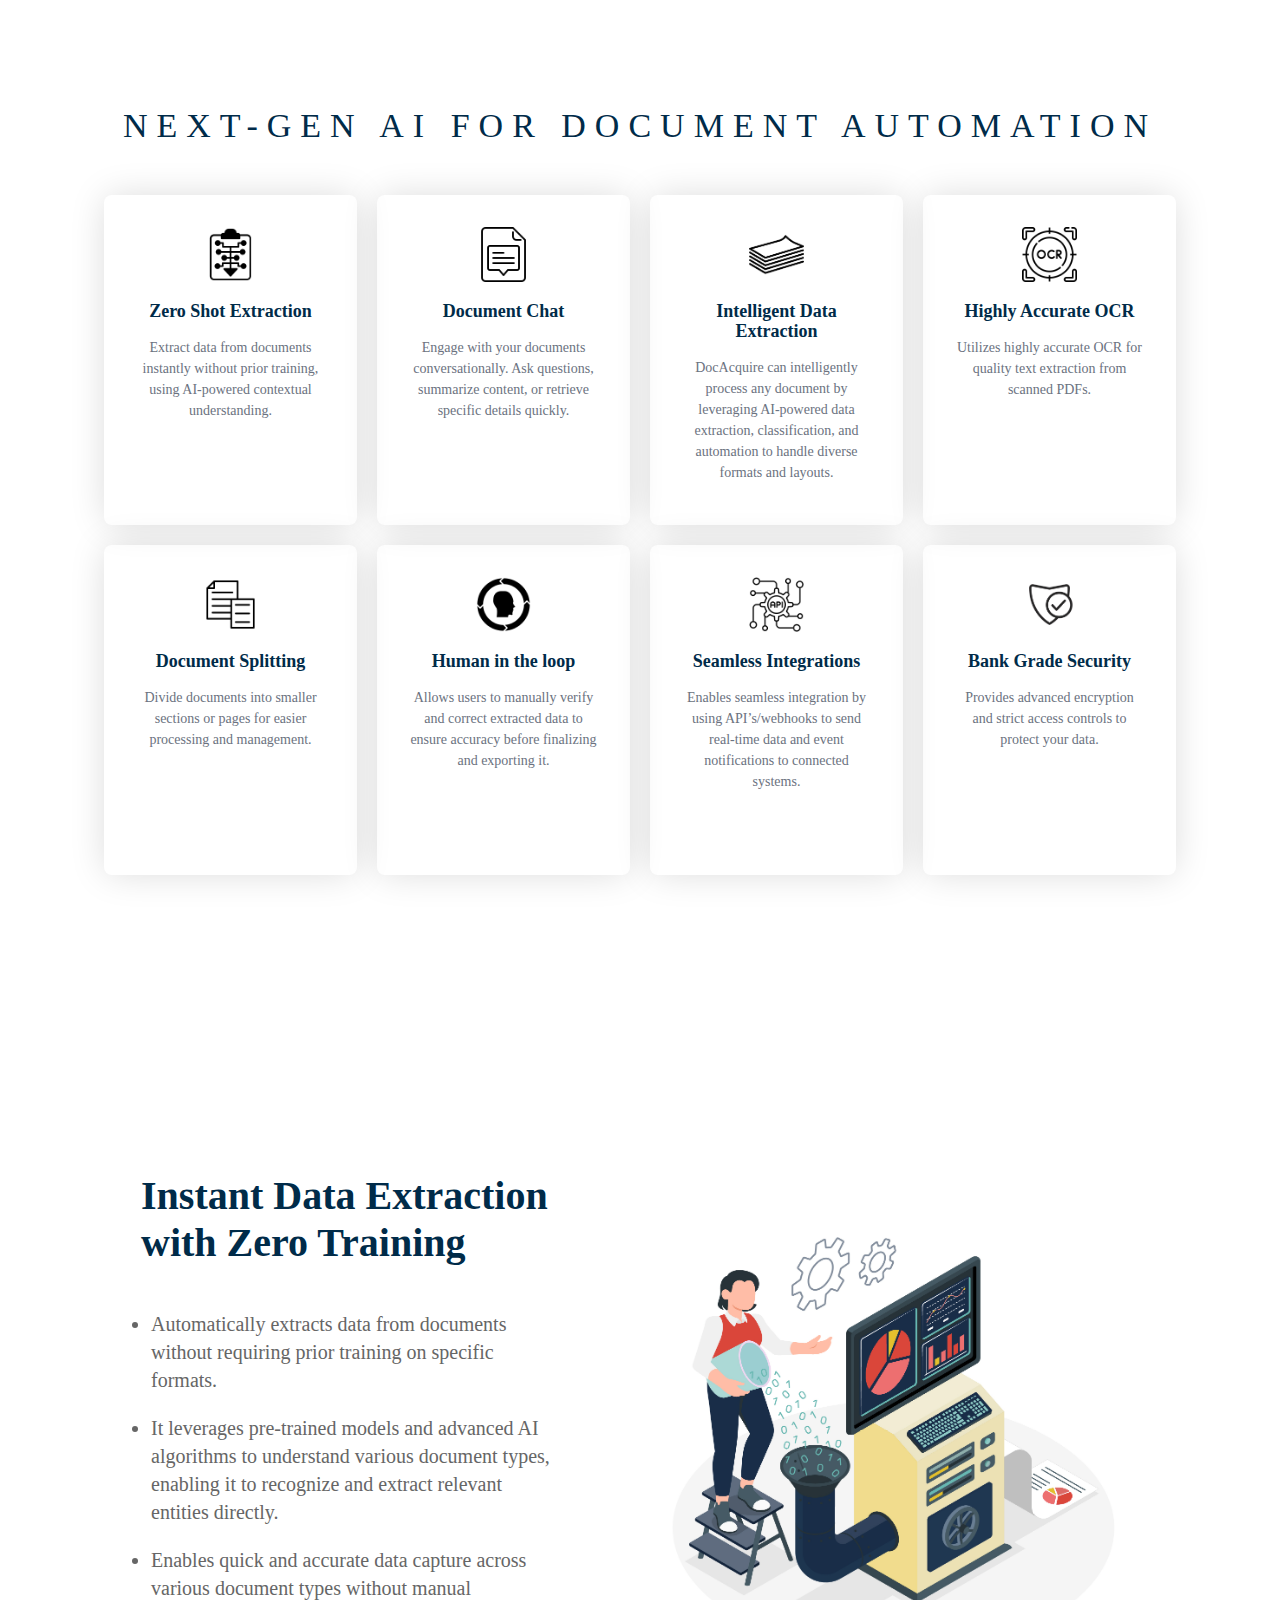
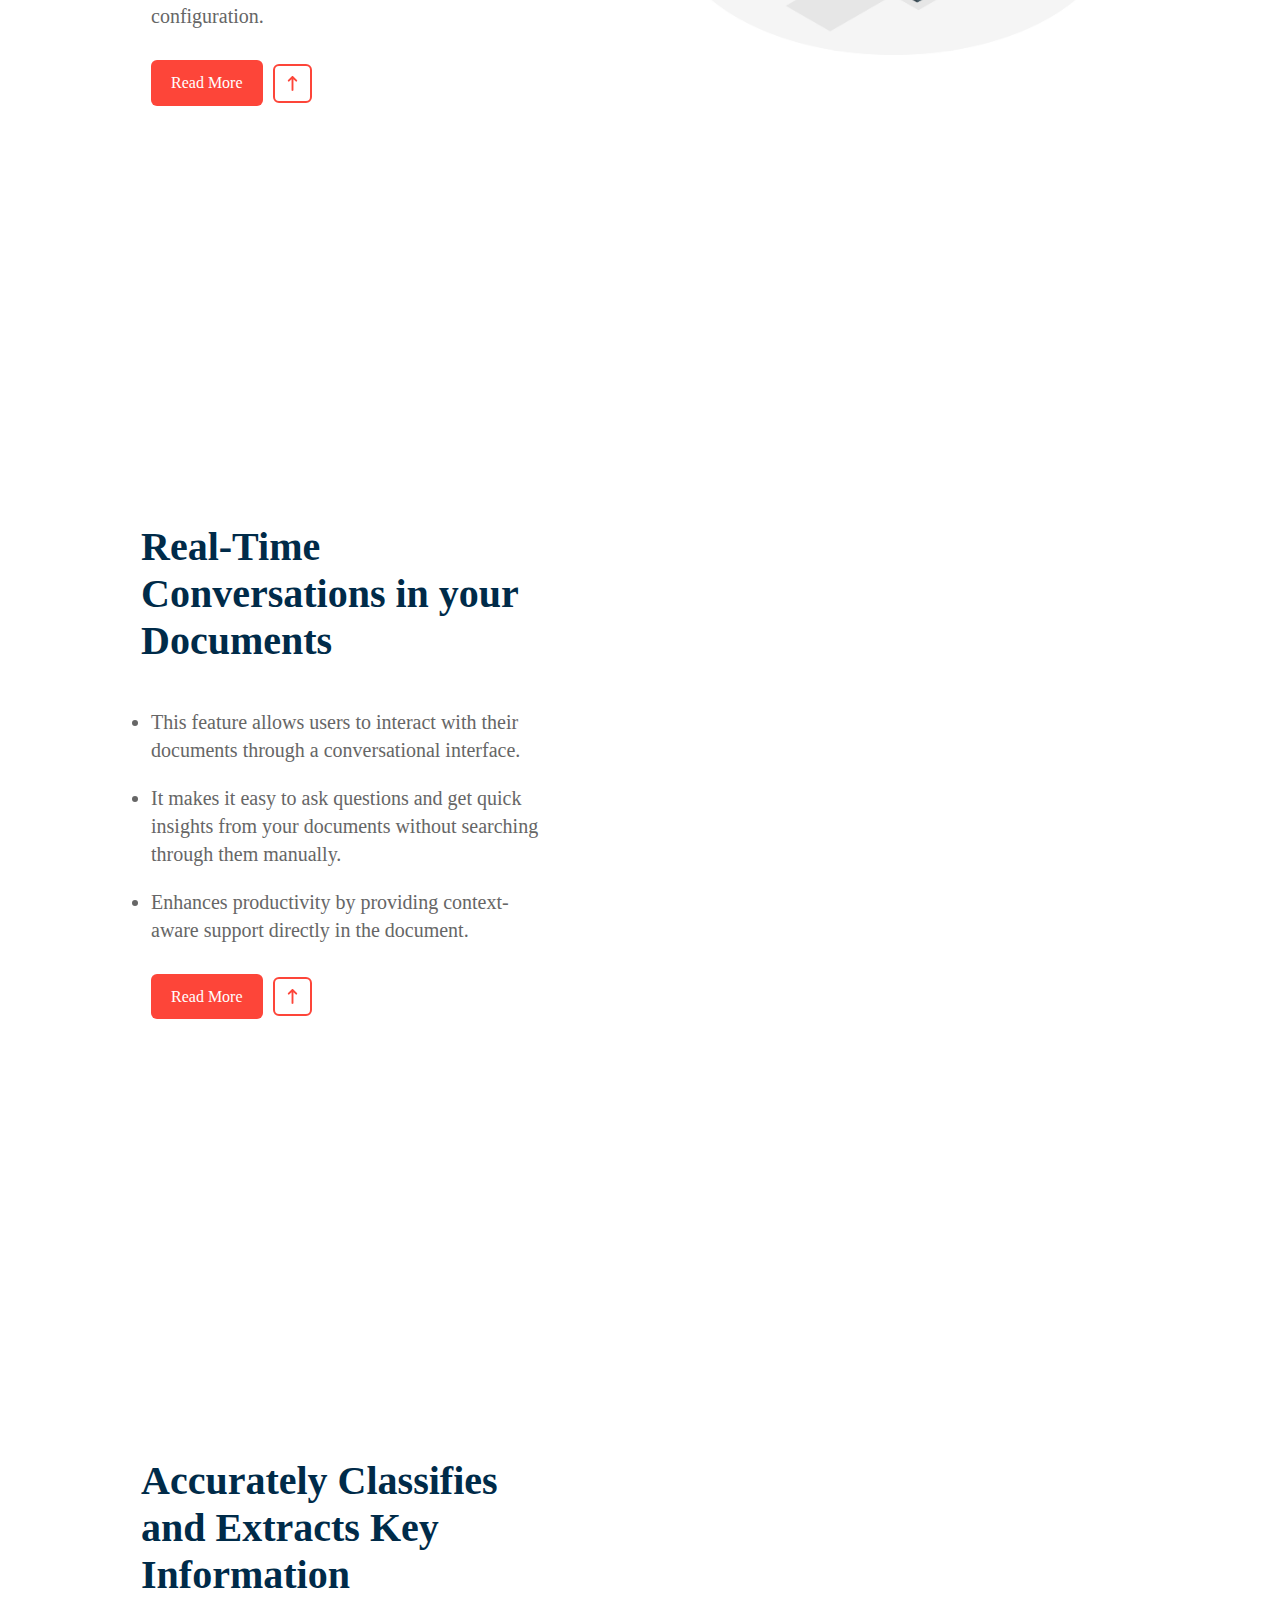
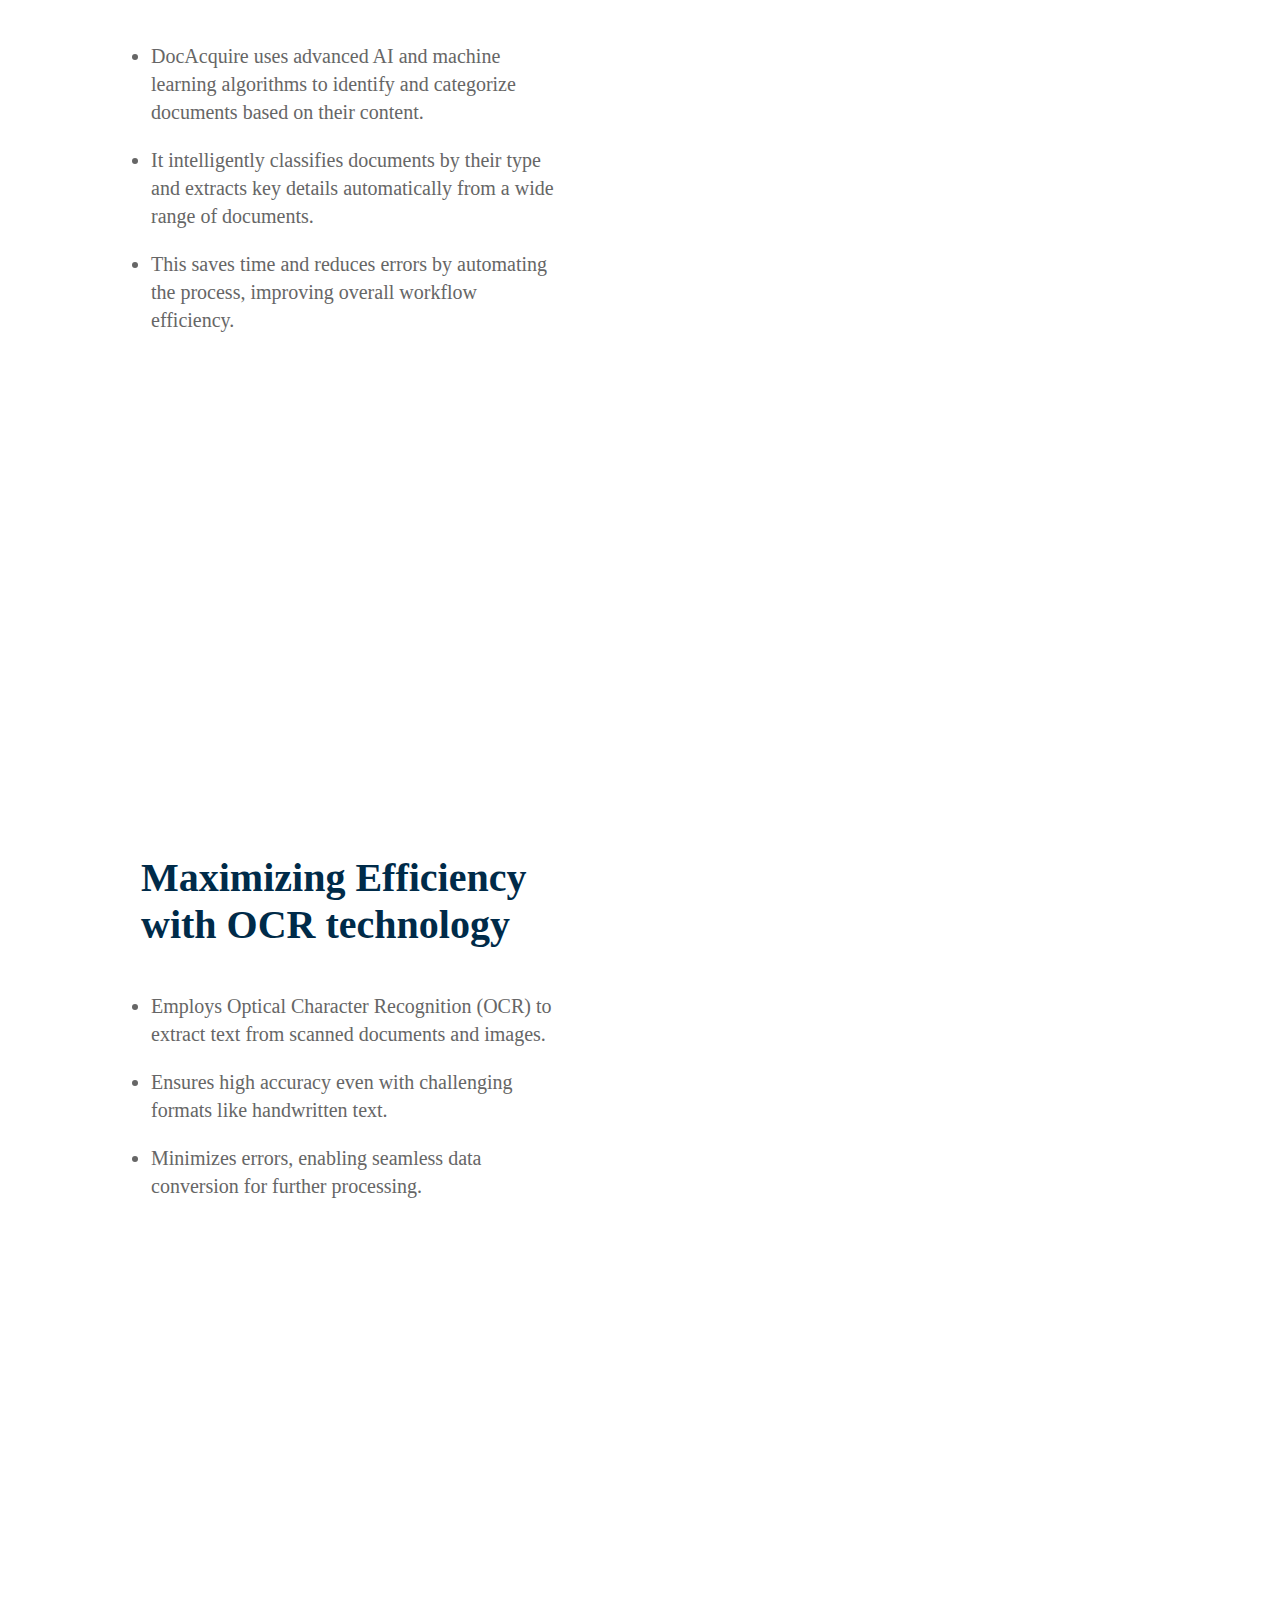
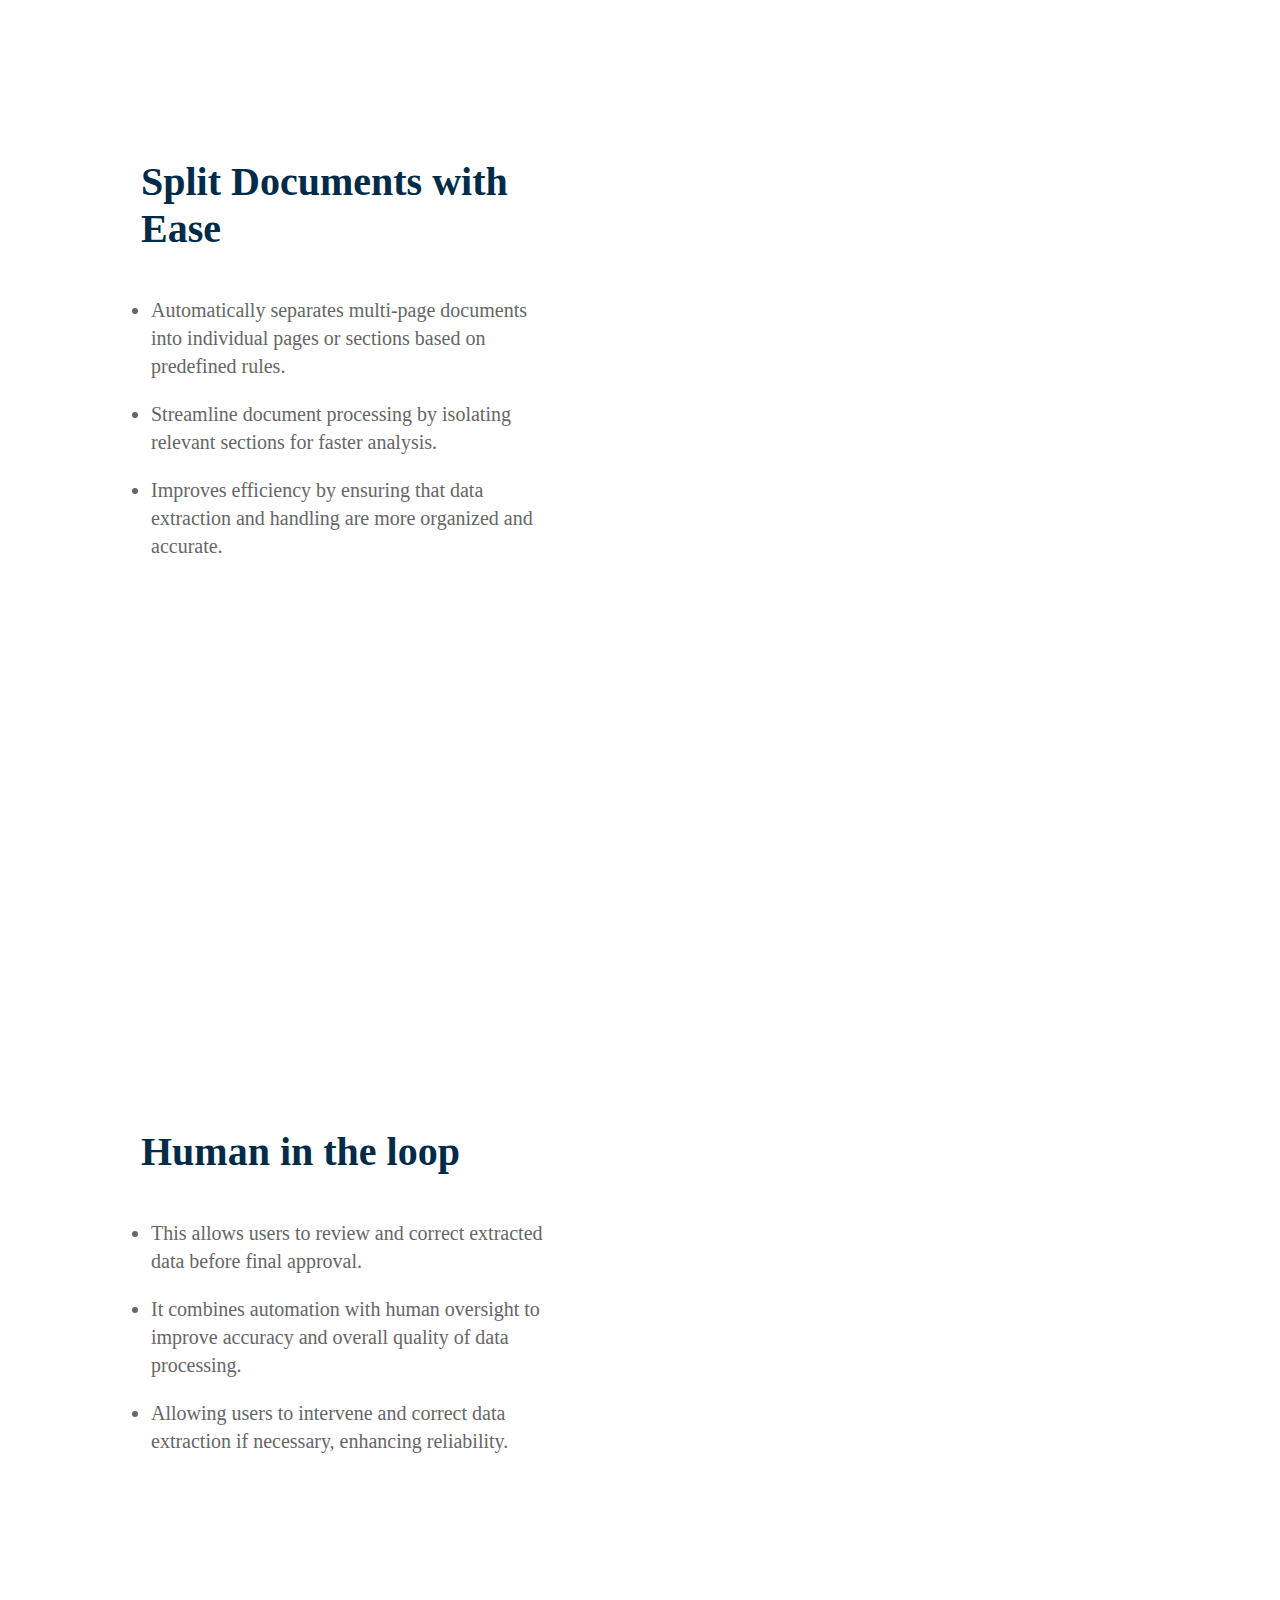
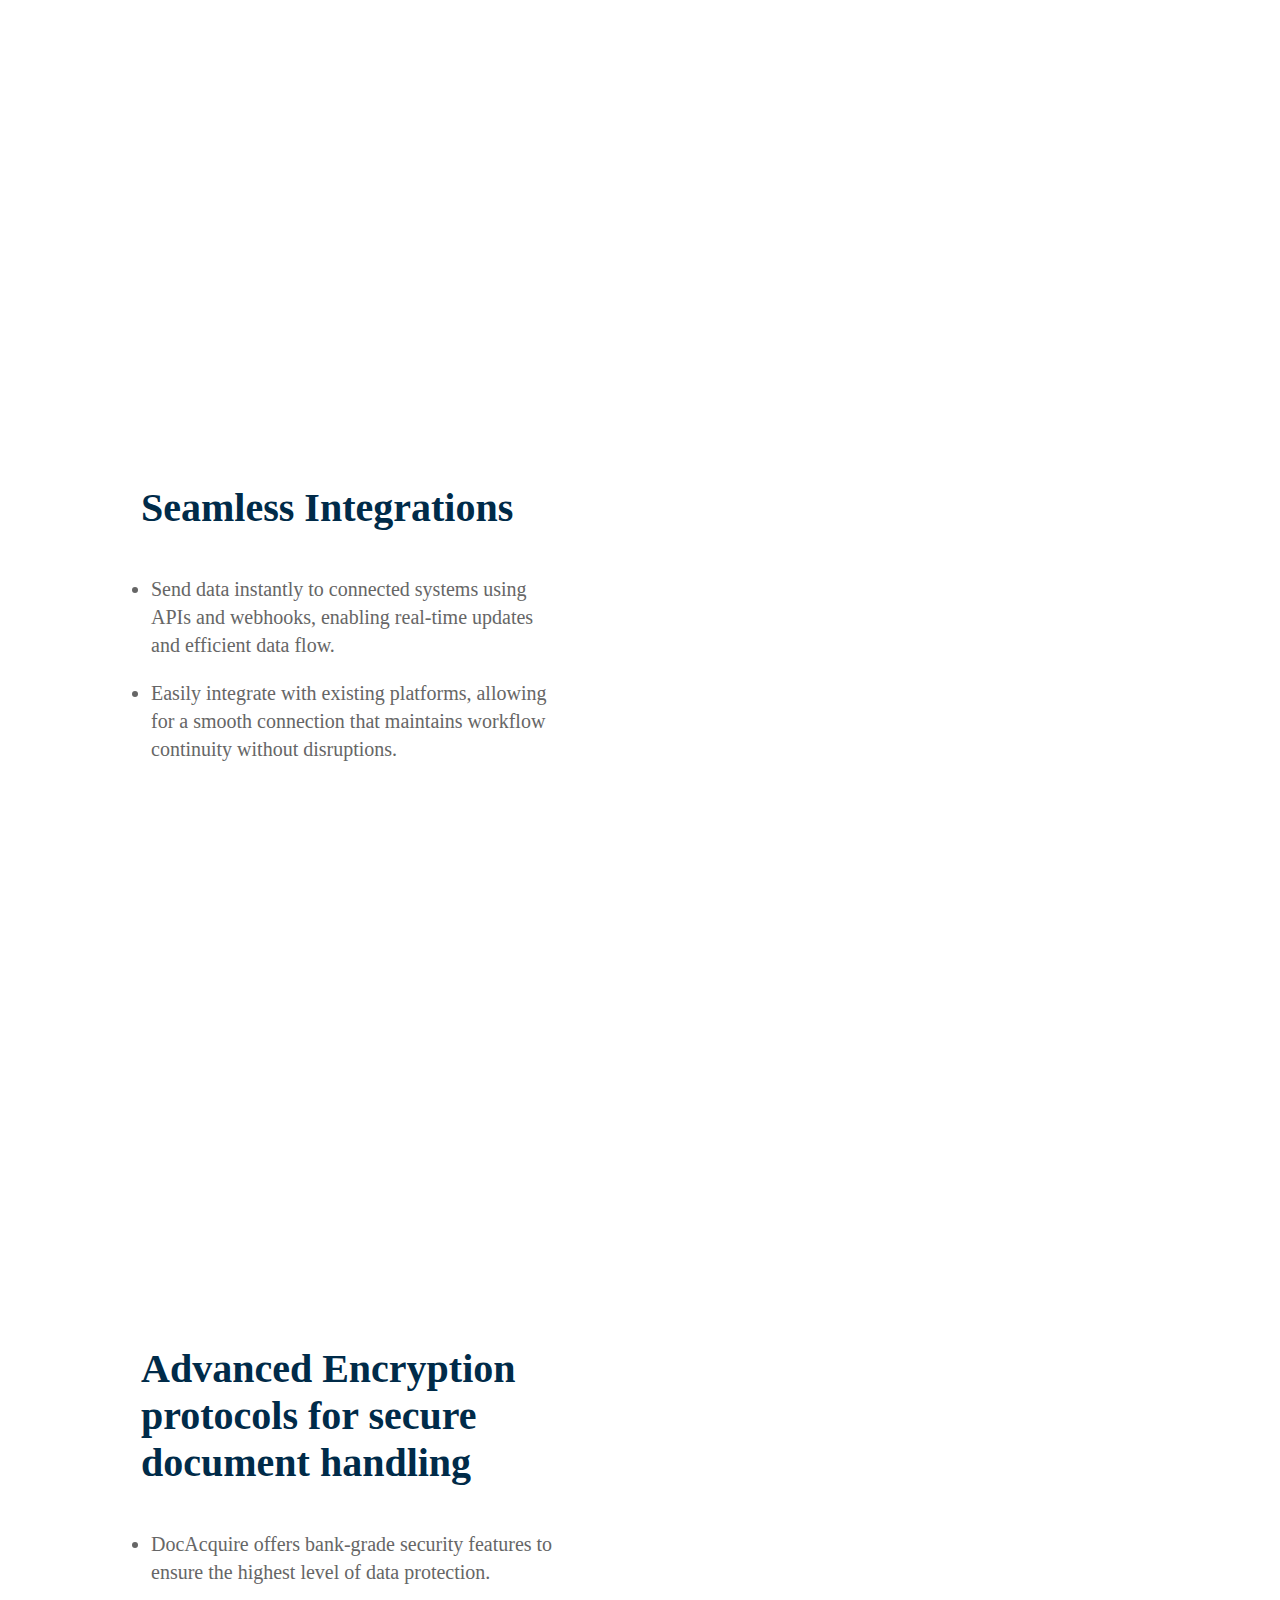
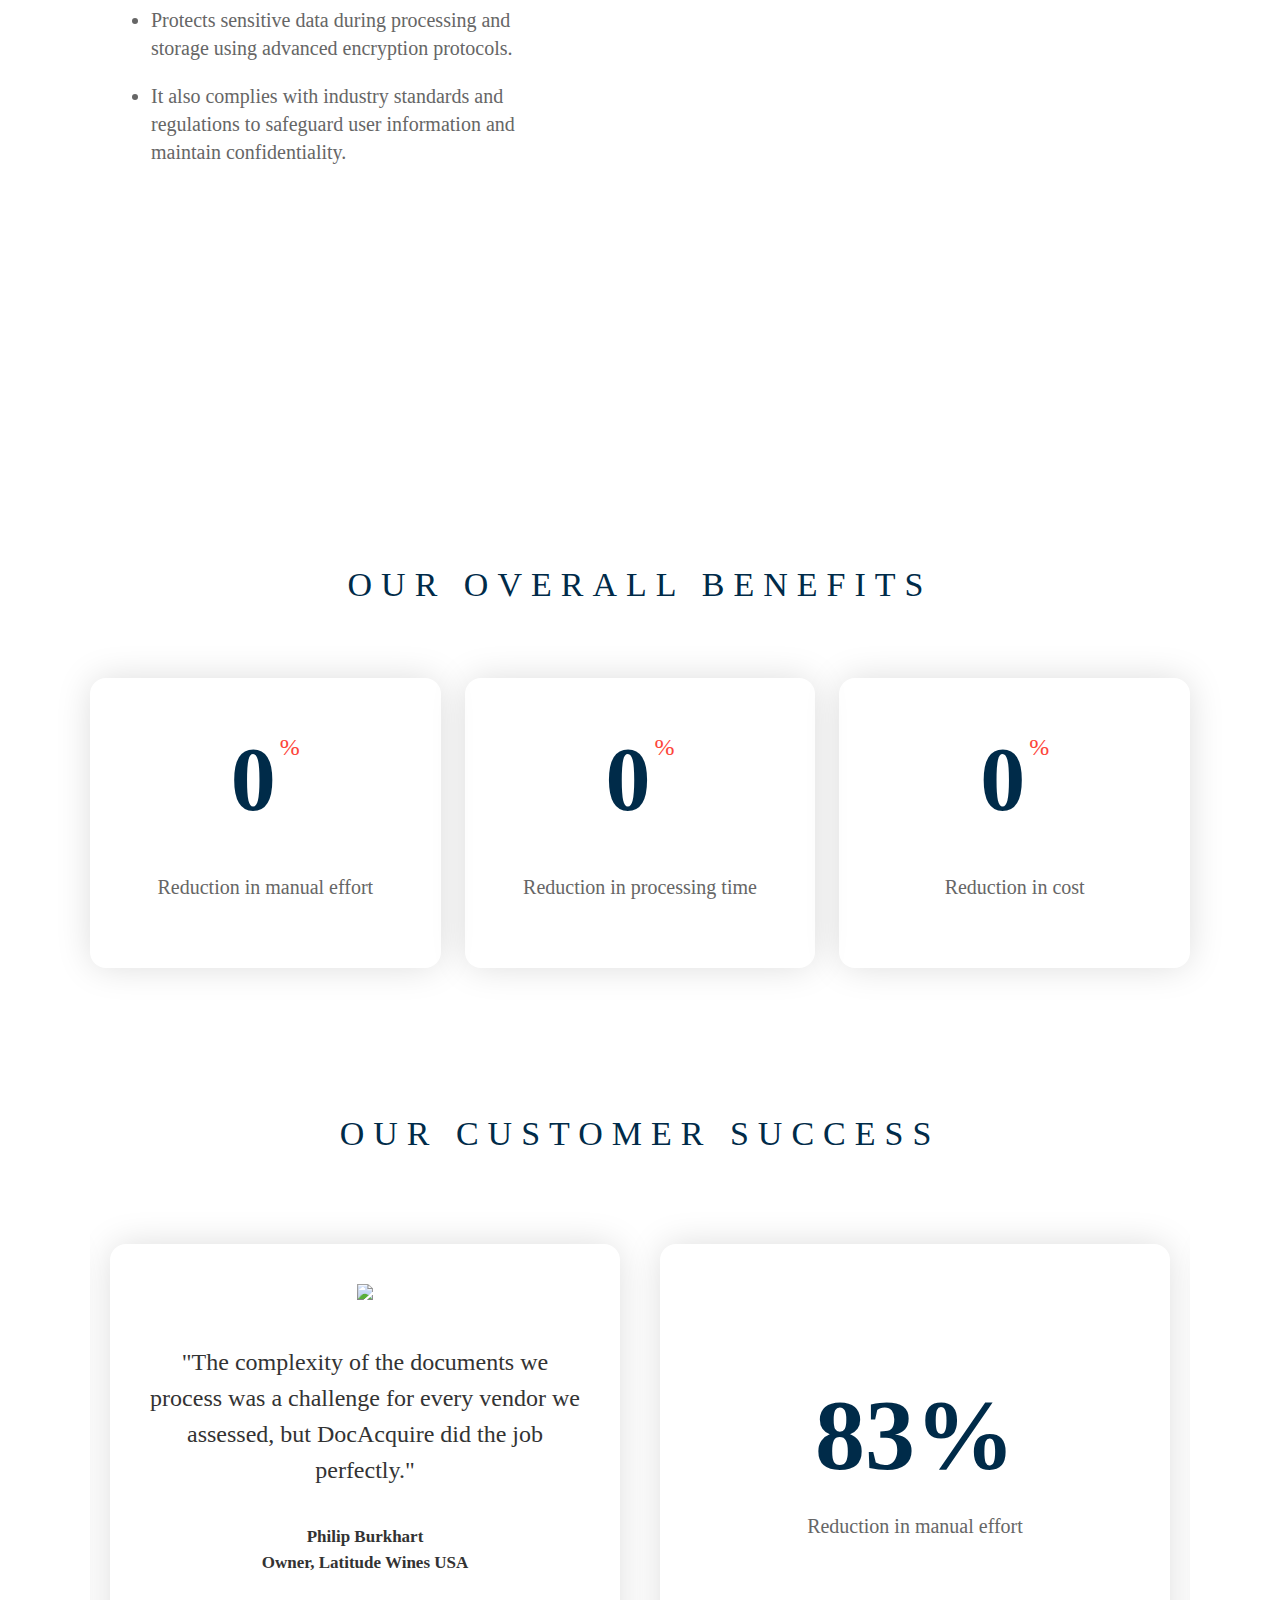
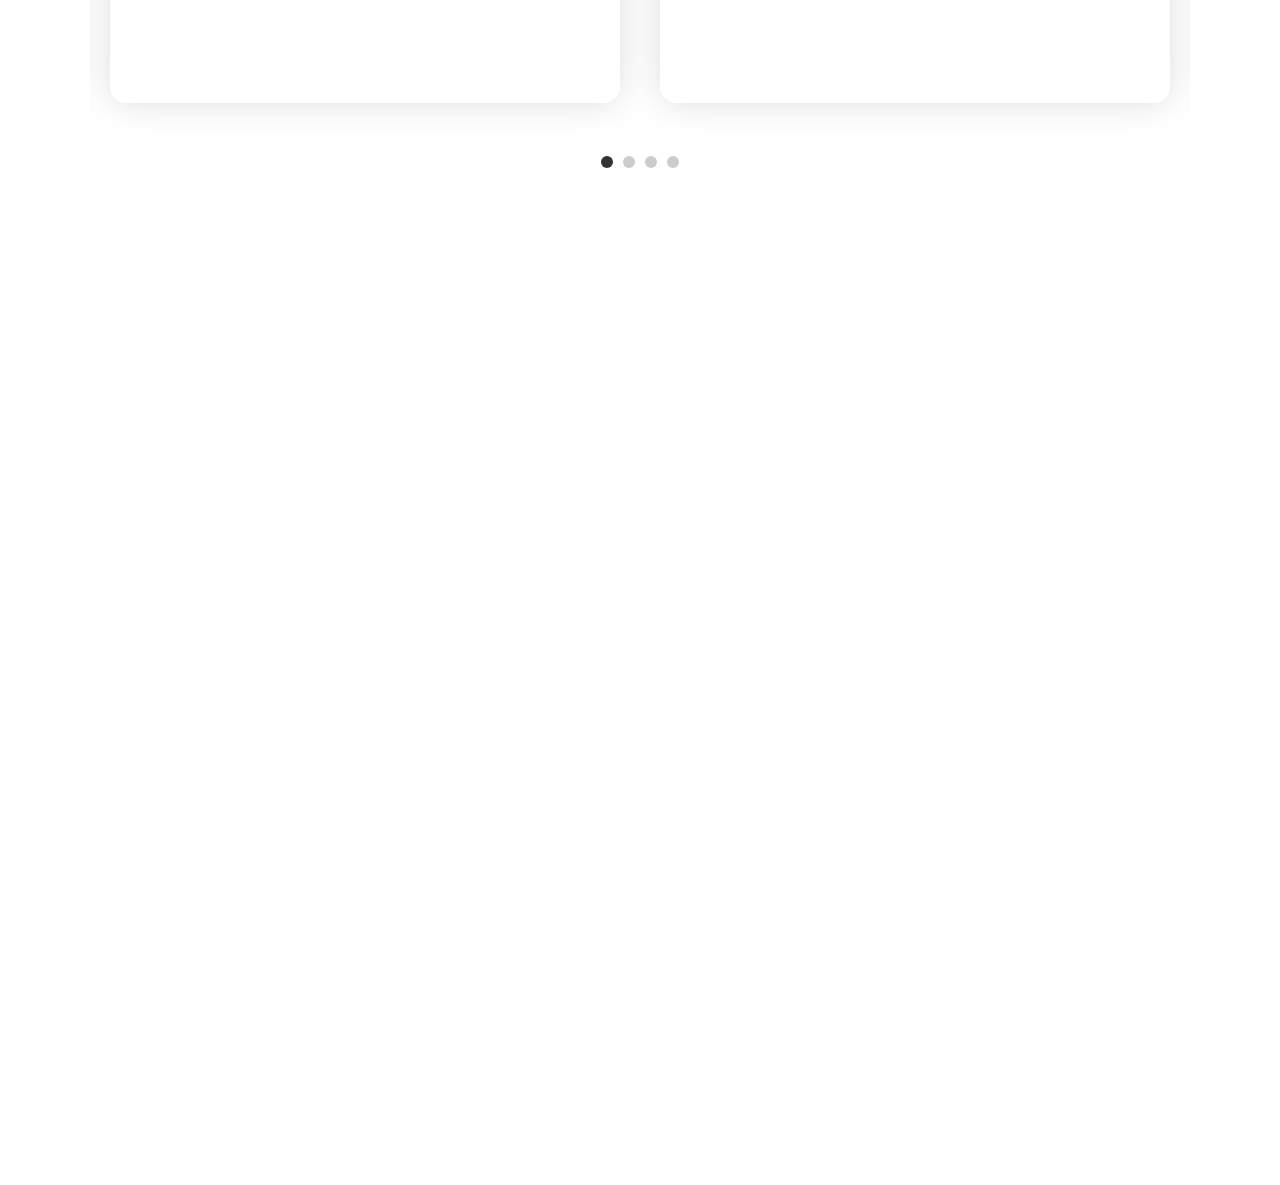
==== index.html @ d1c69366 "add faq and call to action in them" ====
<!DOCTYPE html>
<html lang="en">

<head>
    <meta charset="UTF-8">
    <meta name="viewport" content="width=device-width, initial-scale=1.0">
    <title>DocAcquire Features</title>
    <link rel="stylesheet" href="abc.css">
    <!-- <script src="https://cdn.tailwindcss.com"></script> -->
</head>

<body>
    <!-- <section>
        <a href="zero-shot-extraction.html" style="padding: 10px; background-color: black; color: white;">Zero Shot</a>
    </section> -->

    <!-- all key features in snapshot -->
    <section id="features-overview-section" class="container">
        <div class="features-overview-header">
            <h2>NEXT-GEN AI FOR DOCUMENT AUTOMATION
            </h2>
        </div>

        <div id="feature-cards" class="features-overview-grid">

            <a href="zero-shot-extraction.html" class="card-link">
                <div class="card-container">

                    <img src="assets/zeroshot.png" class="card-image">
                    <h4 class="card-title">Zero Shot Extraction</h4>
                    <p class="card-text">
                        Extract data from documents instantly without prior training, using AI-powered contextual
                        understanding.
                    </p>
                </div>
            </a>

            <a href="document-chat.html" class="card-link">
                <div class="card-container">

                    <img src="assets/docchat2.png" class="card-image">
                    <h4 class="card-title">Document Chat </h4>
                    <p class="card-text">Engage with your documents conversationally. Ask questions,
                        summarize content, or retrieve specific details quickly. </p>

                </div>
            </a>
            <div class="card-container">
                <img src="assets/classification.png" class="card-image">
                <h4 class="card-title">Intelligent Data Extraction </h4>
                <p class="card-text">DocAcquire can intelligently process any document by leveraging
                    AI-powered data extraction, classification, and automation to handle diverse formats and
                    layouts.
                </p>
            </div>
            <div class="card-container">
                <img src="assets/ocr2.png" class="card-image">
                <h4 class="card-title">Highly Accurate OCR </h4>
                <p class="card-text">Utilizes highly accurate OCR for quality text extraction from
                    scanned PDFs.</p>
            </div>
            <div class="card-container">
                <img src="assets/docsplit.png" class="card-image">
                <h4 class="card-title">Document Splitting </h4>
                <p class="card-text">Divide documents into smaller sections or pages for easier
                    processing and management.</p>
            </div>
            <div class="card-container">
                <img src="assets/humanreview2.png" class="card-image">
                <h4 class="card-title">Human in the loop </h4>
                <p class="card-text">Allows users to manually verify and correct extracted data to
                    ensure accuracy before finalizing and exporting it.</p>
            </div>
            <div class="card-container">
                <img src="assets/api2.png" class="card-image">
                <h4 class="card-title">Seamless Integrations </h4>
                <p class="card-text">Enables seamless integration by using API’s/webhooks to send
                    real-time data and event notifications to connected systems.</p>
            </div>
            <div class="card-container">
                <img src="assets/security.png" class="card-image">
                <h4 class="card-title">Bank Grade Security </h4>
                <p class="card-text">Provides advanced encryption and strict access controls to protect
                    your data.</p>
            </div>
        </div>
    </section>

    <!-- key features detailed section for md and lg screen -->
    <section id="features-section" class="container">
        <div class="features-container">
            <div class="features-list">
                <!-- <div class="feature-item" data-image="assets/zeroshot.png"> -->
                <div class="feature-item" data-image="assets/InstantDataExtraction1a.jpg">
                    <h2 class="feature-title">Instant Data Extraction with Zero Training</h2>

                    <img class="feature-image-sm" src="assets/InstantDataExtraction1a.jpg" />

                    <ul>
                        <li>Automatically extracts data from documents without requiring prior training on specific
                            formats. </li>

                        <li>It leverages pre-trained models and advanced AI algorithms to understand various
                            document types, enabling it to recognize and extract relevant entities directly. </li>

                        <li>Enables quick and accurate data capture across various document types without manual
                            configuration. </li>
                    </ul>
                    <div class="feature-item-action">
                        <a class="feature-item-action-btn" href="zero-shot-extraction.html">Read More</a>

                        <a href="zero-shot-extraction.html">
                            <span>
                                <svg xmlns="http://www.w3.org/2000/svg" viewBox="0 0 384 512" fill="#fd4539">
                                    <path
                                        d="M214.6 9.4c-12.5-12.5-32.8-12.5-45.3 0l-128 128c-12.5 12.5-12.5 32.8 0 45.3s32.8 12.5 45.3 0L160 109.3 160 480c0 17.7 14.3 32 32 32s32-14.3 32-32l0-370.7 73.4 73.4c12.5 12.5 32.8 12.5 45.3 0s12.5-32.8 0-45.3l-128-128z" />
                                </svg>
                            </span>
                        </a>
                    </div>
                    <!-- <img class="feature-image-sm" src="assets/zeroshot.png" /> -->
                    <!-- <img class="feature-image-sm" src="assets/InstantDataExtraction1a.jpg" /> -->
                </div>
                <div class="feature-item" data-image="assets/documentchat.jpg">
                    <h2 class="feature-title">Real-Time Conversations in your Documents</h2>
                    <img class="feature-image-sm" src="assets/documentchat.jpg" />
                    <ul>
                        <li>This feature allows users to interact with their documents through a conversational
                            interface. </li>

                        <li>It makes it easy to ask questions and get quick insights from your documents without
                            searching through them manually.</li>

                        <li>Enhances productivity by providing context-aware support directly in the document. </li>
                    </ul>
                    <div class="feature-item-action">
                        <a class="feature-item-action-btn" href="document-chat.html">Read More</a>
                        <a href="document-chat.html">
                            <span>
                                <svg xmlns="http://www.w3.org/2000/svg" viewBox="0 0 384 512" fill="#fd4539">
                                    <path
                                        d="M214.6 9.4c-12.5-12.5-32.8-12.5-45.3 0l-128 128c-12.5 12.5-12.5 32.8 0 45.3s32.8 12.5 45.3 0L160 109.3 160 480c0 17.7 14.3 32 32 32s32-14.3 32-32l0-370.7 73.4 73.4c12.5 12.5 32.8 12.5 45.3 0s12.5-32.8 0-45.3l-128-128z" />
                                </svg>
                            </span>
                        </a>
                    </div>

                </div>
                <div class="feature-item" data-image="assets/Classify.jpg">
                    <h2 class="feature-title">Accurately Classifies and Extracts Key Information</h2>
                    <img class="feature-image-sm" src="assets/Classify.jpg" />
                    <ul>
                        <li>DocAcquire uses advanced AI and machine learning algorithms to identify and categorize
                            documents based on their content. </li>

                        <li>It intelligently classifies documents by their type and extracts key details
                            automatically from a wide range of documents. </li>

                        <li>This saves time and reduces errors by automating the process, improving overall workflow
                            efficiency. </li>
                    </ul>

                </div>
                <div class="feature-item" data-image="assets/ocr2.jpg">
                    <h2 class="feature-title">Maximizing Efficiency with OCR technology</h2>
                    <img class="feature-image-sm " src="assets/ocr2.jpg" />
                    <ul>
                        <li>Employs Optical Character Recognition (OCR) to extract text from scanned documents and
                            images. </li>

                        <li>Ensures high accuracy even with challenging formats like handwritten text. </li>

                        <li>Minimizes errors, enabling seamless data conversion for further processing. </li>
                    </ul>

                </div>
                <div class="feature-item" data-image="assets/documentchat.jpg">
                    <h2 class="feature-title">Split Documents with Ease</h2>
                    <img class="feature-image-sm " src="assets/documentchat.jpg" />
                    <ul>
                        <li>Automatically separates multi-page documents into individual pages or sections based on
                            predefined rules.</li>

                        <li>Streamline document processing by isolating relevant sections for faster analysis. </li>

                        <li>Improves efficiency by ensuring that data extraction and handling are more organized and
                            accurate. </li>
                    </ul>
                </div>
                <div class="feature-item" data-image="assets/humaninloop.jpg">
                    <h2 class="feature-title">Human in the loop</h2>
                    <img class="feature-image-sm " src="assets/humaninloop.jpg" />
                    <ul>
                        <li>This allows users to review and correct extracted data before final approval. </li>

                        <li>It combines automation with human oversight to improve accuracy and overall quality of
                            data processing. </li>

                        <li>Allowing users to intervene and correct data extraction if necessary, enhancing
                            reliability. </li>
                    </ul>
                </div>
                <div class="feature-item" data-image="assets/webhook2.jpg">
                    <h2 class="feature-title">Seamless Integrations</h2>
                    <img class="feature-image-sm " src="assets/webhook2.jpg" />
                    <ul>
                        <li>Send data instantly to connected systems using APIs and webhooks, enabling real-time
                            updates and efficient data flow.</li>

                        <li>Easily integrate with existing platforms, allowing for a smooth connection that
                            maintains workflow continuity without disruptions. </li>
                    </ul>
                </div>
                <div class="feature-item" data-image="assets/security.png">
                    <h2 class="feature-title">Advanced Encryption protocols for secure document handling</h2>
                    <img class="feature-image-sm " src="assets/security.png" />
                    <ul>
                        <li>DocAcquire offers bank-grade security features to ensure the highest level of data
                            protection.</li>

                        <li>Protects sensitive data during processing and storage using advanced encryption
                            protocols. </li>

                        <li>It also complies with industry standards and regulations to safeguard user information
                            and maintain confidentiality. </li>
                    </ul>
                </div>
            </div>

            <div class="features-image">
                <div class="image-container">
                    <!-- <img id="feature-image" src="assets/zeroshot.png" alt="Feature Image"> -->
                    <img id="feature-image" src="assets/InstantDataExtraction1a.jpg" alt="Feature Image">
                </div>
            </div>
        </div>
    </section>

    <section id="benefits-section" class="container">
        <div class="benefit-section-header">
            <h2>Our Overall Benefits</h2>
        </div>

        <div class="benefits-list">
            <div>
                <h2 class="counter" data-target="83">0</h2>
                <span>%</span>
                <p>Reduction in manual effort</p>
            </div>
            <div>
                <h2 class="counter" data-target="85">0</h2>
                <span>%</span>
                <p>Reduction in processing time</p>
            </div>
            <div>
                <h2 class="counter" data-target="65">0</h2>
                <span>%</span>
                <p>Reduction in cost</p>
            </div>
        </div>
    </section>

    <!-- customer reviews section -->
    <section id="review-section" class="container">
        <div class="review-section-header">
            <h2>Our Customer Success</h2>
        </div>
        <div class="carousel">
            <div class="carousel-track-container">
                <div class="carousel-track">
                    <!-- lwines review -->
                    <div class="carousel-item">
                        <div class="client-review-container">
                            <div class="client-logo">
                                <img src="https://www.docacquire.com/wp-content/uploads/2021/07/lwines.png" />
                            </div>
                            <div class="client-review">
                                <p>"The complexity of the documents we process was a challenge for every vendor we
                                    assessed, but DocAcquire did the job perfectly."</p>
                            </div>
                            <div class="client-name">
                                <p>Philip Burkhart</p>
                                <p>Owner, Latitude Wines USA</p>
                            </div>
                            <div class="client-rating-sm">
                                <h2>83%</h2>
                                <span></span>
                                <p>Reduction in manual effort</p>
                            </div>
                        </div>
                        <div class="client-rating">
                            <h2>83%</h2>
                            <p>Reduction in manual effort</p>
                        </div>
                    </div>
                    <!-- welbeck review -->
                    <!-- <div class="carousel-item">
                        <div class="client-review-container">
                            <div class="client-logo">
                                <img src="https://www.docacquire.com/wp-content/uploads/2024/11/welbeck_logo.png" />
                            </div>
                            <div class="client-review">
                                <p>"DocAcquire was super easy to get up and running. Within 15 mins we'd extracted all
                                    data, within an hour we'd configured our own document types, within a day we'd it
                                    integrated with our end-to-end workflow processes."</p>
                            </div>
                            <div class="client-name">
                                <p>Graham Penman</p>
                                <p>Head of Automation, Jaam Automation UK</p>
                            </div>
                            <div class="client-rating-sm">
                                <h2>88%</h2>
                                <span></span>
                                <p>Reduction in processing time</p>
                            </div>
                        </div>
                        <div class="client-rating">
                            <h2>88%</h2>
                            <p>Reduction in processing time</p>
                        </div>
                    </div> -->
                    <!-- nintex review -->
                    <!-- <div class="carousel-item">
                        <div class="client-review-container">
                            <div class="client-logo">
                                <img src="https://www.docacquire.com/wp-content/uploads/2024/11/nintex_logo.png" />
                            </div>
                            <div class="client-review">
                                <p>"DocAcquire solution in data capture and ML models allow us to expand our services
                                    offer through a strong combination of technology accuracy dealing with complex
                                    unstructured data, flexibility and outstanding support."</p>
                            </div>
                            <div class="client-name">
                                <p>Denny Morais </p>
                                <p>Head of Automation & Projects Director Portugal</p>
                            </div>
                            <div class="client-rating-sm">
                                <h2>65%</h2>
                                <span></span>
                                <p>Reduction in cost</p>
                            </div>
                        </div>
                        <div class="client-rating">
                            <h2>65%</h2>
                            <p>Reduction in cost</p>
                        </div>
                    </div> -->
                    <!-- ubiquity review -->
                    <div class="carousel-item">
                        <div class="client-review-container">
                            <div class="client-logo">
                                <img src="https://www.docacquire.com/wp-content/uploads/2022/02/ubiquity.png" />
                            </div>
                            <div class="client-review">
                                <p>"DocAcquire solution in data capture and ML models allow us to expand our services
                                    offer through a strong combination of technology accuracy dealing with complex
                                    unstructured data, flexibility and outstanding support."</p>
                            </div>
                            <div class="client-name">
                                <p>Denny Morais </p>
                                <p>Head of Automation & Projects Director Portugal</p>
                            </div>
                            <div class="client-rating-sm">
                                <h2>65%</h2>
                                <span></span>
                                <p>Reduction in cost</p>
                            </div>
                        </div>
                        <div class="client-rating">
                            <h2>65%</h2>
                            <p>Reduction in cost</p>
                        </div>
                    </div>
                    <!-- jaam review -->
                    <div class="carousel-item">
                        <div class="client-review-container">
                            <div class="client-logo">
                                <img src="https://www.docacquire.com/wp-content/uploads/2021/07/jaam-logo-small.png" />
                            </div>
                            <div class="client-review">
                                <p>"DocAcquire was super easy to get up and running. Within 15 mins we'd extracted all
                                    data, within an hour we'd configured our own document types, within a day we'd it
                                    integrated with our end-to-end workflow processes."</p>
                            </div>
                            <div class="client-name">
                                <p>Graham Penman</p>
                                <p>Head of Automation, Jaam Automation UK</p>
                            </div>
                            <div class="client-rating-sm">
                                <h2>88%</h2>
                                <span></span>
                                <p>Reduction in processing time</p>
                            </div>
                        </div>
                        <div class="client-rating">
                            <h2>88%</h2>
                            <p>Reduction in processing time</p>
                        </div>
                    </div>
                    <!-- Tevince review -->
                    <div class="carousel-item">
                        <div class="client-review-container">
                            <div class="client-logo">
                                <img src="https://www.docacquire.com/wp-content/uploads/2021/07/Tevince-small.png" />
                            </div>
                            <div class="client-review">
                                <p>"DocAcquire is a great solution to capture data from various sources with multiple
                                    formats. DocAcquire has helped us to help our customers to deliver a great value and
                                    helps in end to end automation using RPA."</p>
                            </div>
                            <div class="client-name">
                                <p>Rahul Uppal</p>
                                <p>CEO @ Tevince India</p>
                            </div>
                            <div class="client-rating-sm">
                                <h2>88%</h2>
                                <span></span>
                                <p>Reduction in processing time</p>
                            </div>
                        </div>
                        <div class="client-rating">
                            <h2>88%</h2>
                            <p>Reduction in processing time</p>
                        </div>
                    </div>

                </div>
            </div>
            <div class="carousel-indicators">
                <!-- These dots will be dynamically added via JavaScript -->
            </div>
        </div>
    </section>

    <section class="faq-container container slide-up-fade-in">
        <h2 class="section-header-heading">Frequently Asked <span>Questions</span></h2>
        <div class="faq-list">
            <details>
                <summary>1. What is DocAcquire?</summary>
                <div class="faq-answer">
                    DocAcquire is a cloud-native intelligent document processing platform that automates data extraction
                    from various documents, transforming unstructured information into actionable data to streamline
                    your business workflows.
                </div>
            </details>

            <details>
                <summary>2. How does DocAcquire handle different document types?</summary>
                <div class="faq-answer">
                    Our platform utilizes advanced AI and machine learning technologies to accurately extract data from
                    diverse document formats, including invoices, purchase orders, bank statements, contracts, and
                    insurance claims.
                </div>
            </details>

            <details>
                <summary>3. Can DocAcquire integrate with my existing business systems?</summary>
                <div class="faq-answer">
                    Yes, DocAcquire offers seamless integration with various ERP, CRM, and other business systems
                    through connectors and open APIs, ensuring smooth data flow within your existing infrastructure.
                </div>
            </details>

            <details>
                <summary>4. Is DocAcquire suitable for small and medium-sized businesses?</summary>
                <div class="faq-answer">
                    Absolutely. DocAcquire is designed to be user-friendly and cost-effective, making it accessible for
                    businesses of all sizes aiming to automate document-centric processes and improve efficiency.
                </div>
            </details>

            <details>
                <summary>5. How secure is my data with DocAcquire?</summary>
                <div class="faq-answer">
                    We prioritize data security and comply with industry standards to ensure that your information is
                    protected throughout the processing and storage stages.
                </div>
            </details>

            <details>
                <summary>6. What kind of support does DocAcquire offer during implementation?</summary>
                <div class="faq-answer">
                    Our team provides comprehensive support during the implementation phase, including setup assistance,
                    training, and ongoing customer service to ensure a smooth transition and optimal use of our
                    platform.
                </div>
            </details>

            <details>
                <summary>7. Are there any success stories from businesses using DocAcquire?</summary>
                <div class="faq-answer">
                    Yes, numerous organizations have benefited from our solutions. For instance, Latitude Wines USA
                    reported that DocAcquire handled complex document processing challenges perfectly.
                </div>
            </details>

            <details>
                <summary>8. How can I get started with DocAcquire?</summary>
                <div class="faq-answer">
                    You can begin by signing up for a <a href="https://app.docacquire.com/register"> 14-day free trail</a> or requesting a demo through our website. Our team will
                    guide you through the features and help tailor the solution to your specific needs.
                </div>
            </details>

            <details>
                <summary>9. How much does DocAcquire cost?</summary>
                <div class="faq-answer">
                    Our pricing varies based on your specific needs and usage. For a customized quote, please contact us, and our team will be happy to discuss the best plan for you.<a href="https://www.docacquire.com/contact-us/"> Contact us today!</a>
                </div>
            </details>
        </div>
    </section>


    <!-- <div class="features-container ">
        <div class="image-container">
            <img id="feature-image" src="assets/slider.jpg" alt="Feature Image">
        </div>
        <div class="features-list">
            <div class="feature-item" data-image="assets/slider.jpg">
                <h2>Accurately Classifies and Extracts Key Information</h2>
                <p>Leverage advanced AI algorithms to classify and extract crucial data from documents with unmatched
                    accuracy, reducing errors and streamlining workflows.</p>
            </div>
            <div class="feature-item" data-image="assets/slider2.png">
                <h2>Highly Accurate OCR</h2>
                <p>Transform scanned PDFs and images into editable, searchable text with highly accurate OCR, ensuring
                    clean and precise data extraction even from complex layouts.</p>
            </div>
            <div class="feature-item" data-image="assets/slider3.png">
                <h2>Extracts Both Structured and Unstructured Data</h2>
                <p>Automatically extracts data from simple and complex table layouts, including multi-column formats,
                    for seamless integration into your systems.</p>
            </div>
            <div class="feature-item" data-image="assets/slider4.jpg">
                <h2>Document Chat for Real-Time Interaction</h2>
                <p>Engage with your documents like never before. Ask questions, retrieve data, and gain insights from
                    your files instantly using the Document Chat feature.</p>
            </div>
            <div class="feature-item" data-image="assets/slider.jpg">
                <h2>Seamless Data Export</h2>
                <p>Easily export processed data into a standardized CSV format for compatibility with popular analytics
                    tools, ERP systems, and databases.</p>
            </div>
            <div class="feature-item" data-image="assets/slider2.png">
                <h2>User-Friendly Interface</h2>
                <p>Designed for everyone, our intuitive no-code/low-code interface simplifies setup and allows users to
                    start automating workflows without technical expertise.</p>
            </div>
            <div class="feature-item" data-image="assets/slider3.png">
                <h2>Standard REST API Integration</h2>
                <p>Integrate seamlessly with your existing business applications via REST APIs, ensuring compatibility
                    with both cloud and on-premise environments.</p>
            </div>
            <div class="feature-item" data-image="assets/json.jpg">
                <h2>JSON Data Extraction</h2>
                <p>Retrieve data in structured JSON format via REST APIs, enabling easy automation and integration for
                    developers and advanced use cases.</p>
            </div>
            <div class="feature-item" data-image="assets/slider3.png">
                <h2>Human-in-the-Loop for Manual Verification</h2>
                <p>Ensure accuracy with the Human-in-the-Loop feature, which allows users to manually verify and correct
                    extracted data for critical workflows.</p>
            </div>
        </div>
    </div> -->

    <!-- <section style="position: relative; overflow: hidden;">
        <div class="scrollable-section" style="display: flex; position: relative; height: 100vh; overflow-y: scroll;">
            <div style="width: 50%; position: sticky; top: 0; z-index: 1;">
                <div class="image-container">
                    <img style="max-width: 100%; height: auto;" src="assets/slider.jpg" alt="image">
                </div>
            </div>
            <div style="width: 50%; margin-left: 50%; padding-left: 20px;">
                <div style="height: 60vh;">
                    this is some random text
                </div>
                <div style="height: 60vh;">
                    this is some random text
                </div>
                <div style="height: 60vh;">
                    this is some random text
                </div>
                <div style="height: 60vh;">
                    this is some random text
                </div>
            </div>
        </div>
    </section> -->

    <script src="script.js"></script>
</body>

</html>
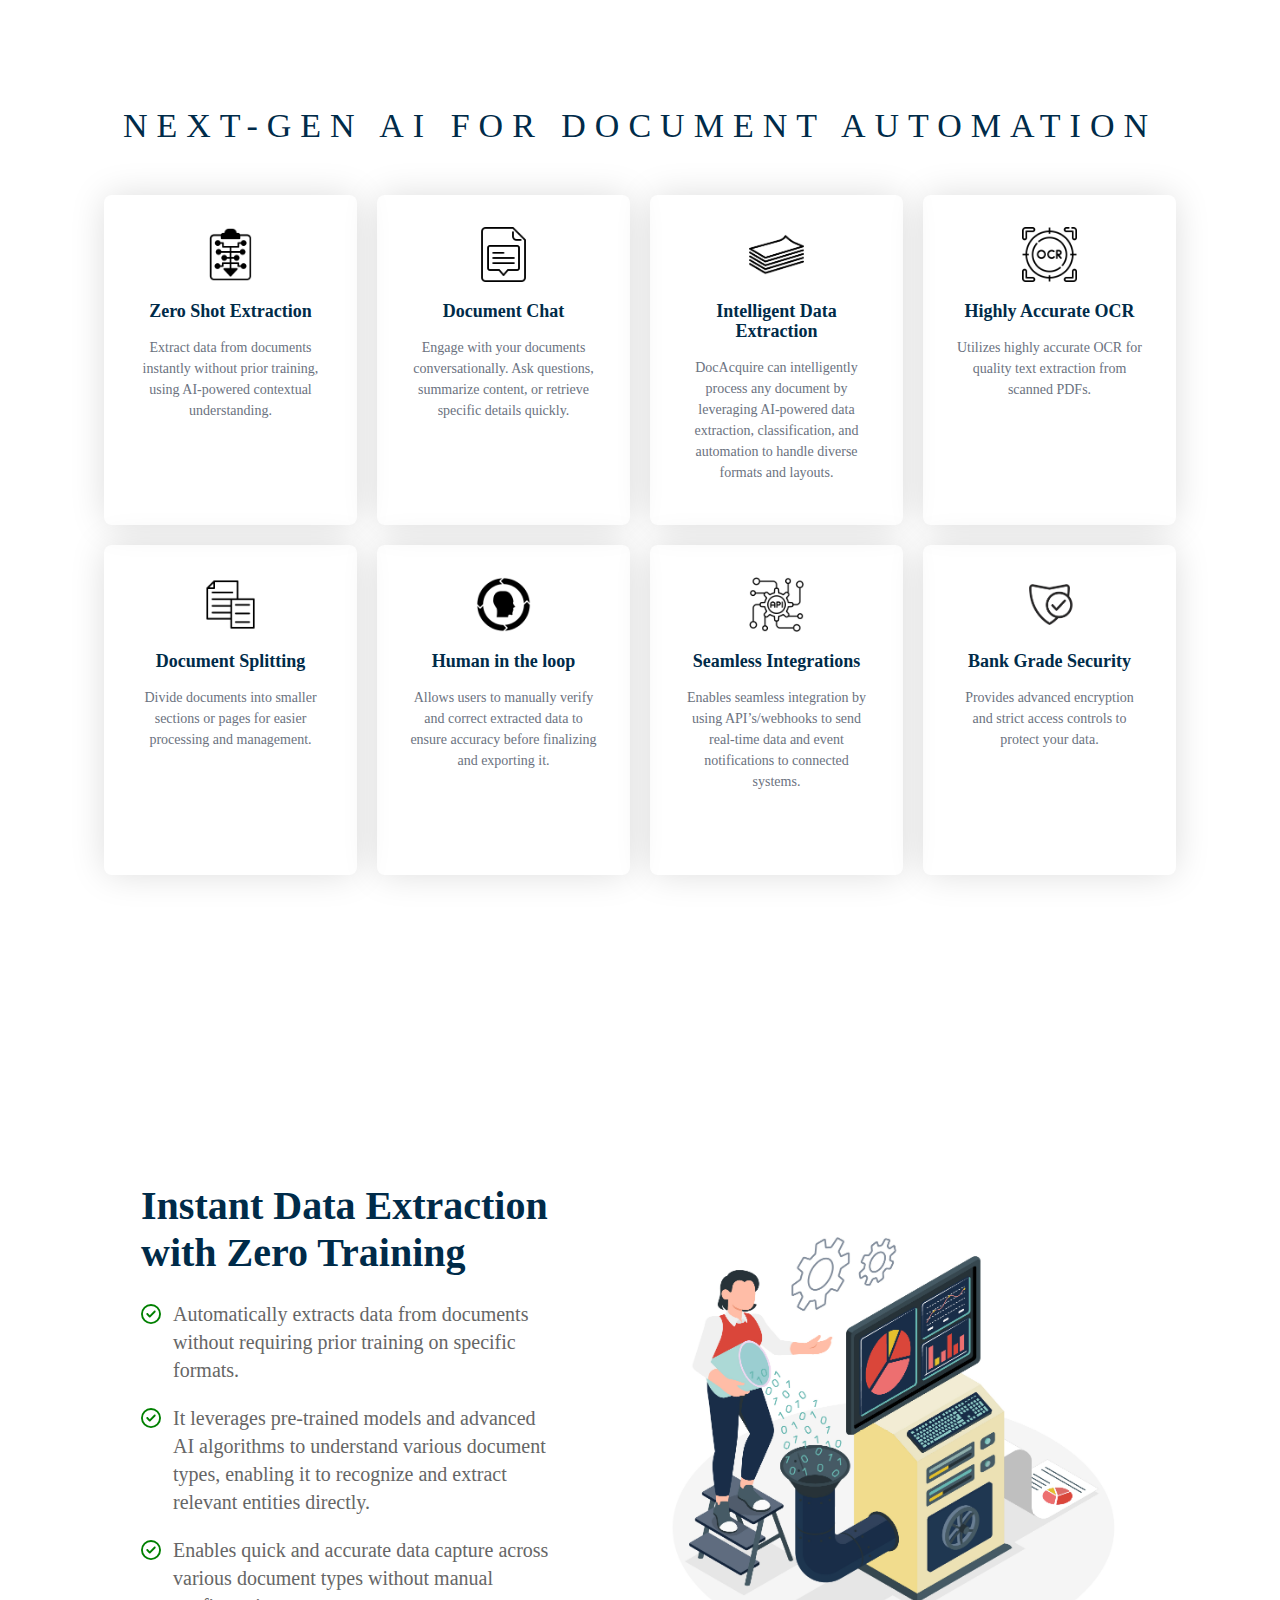
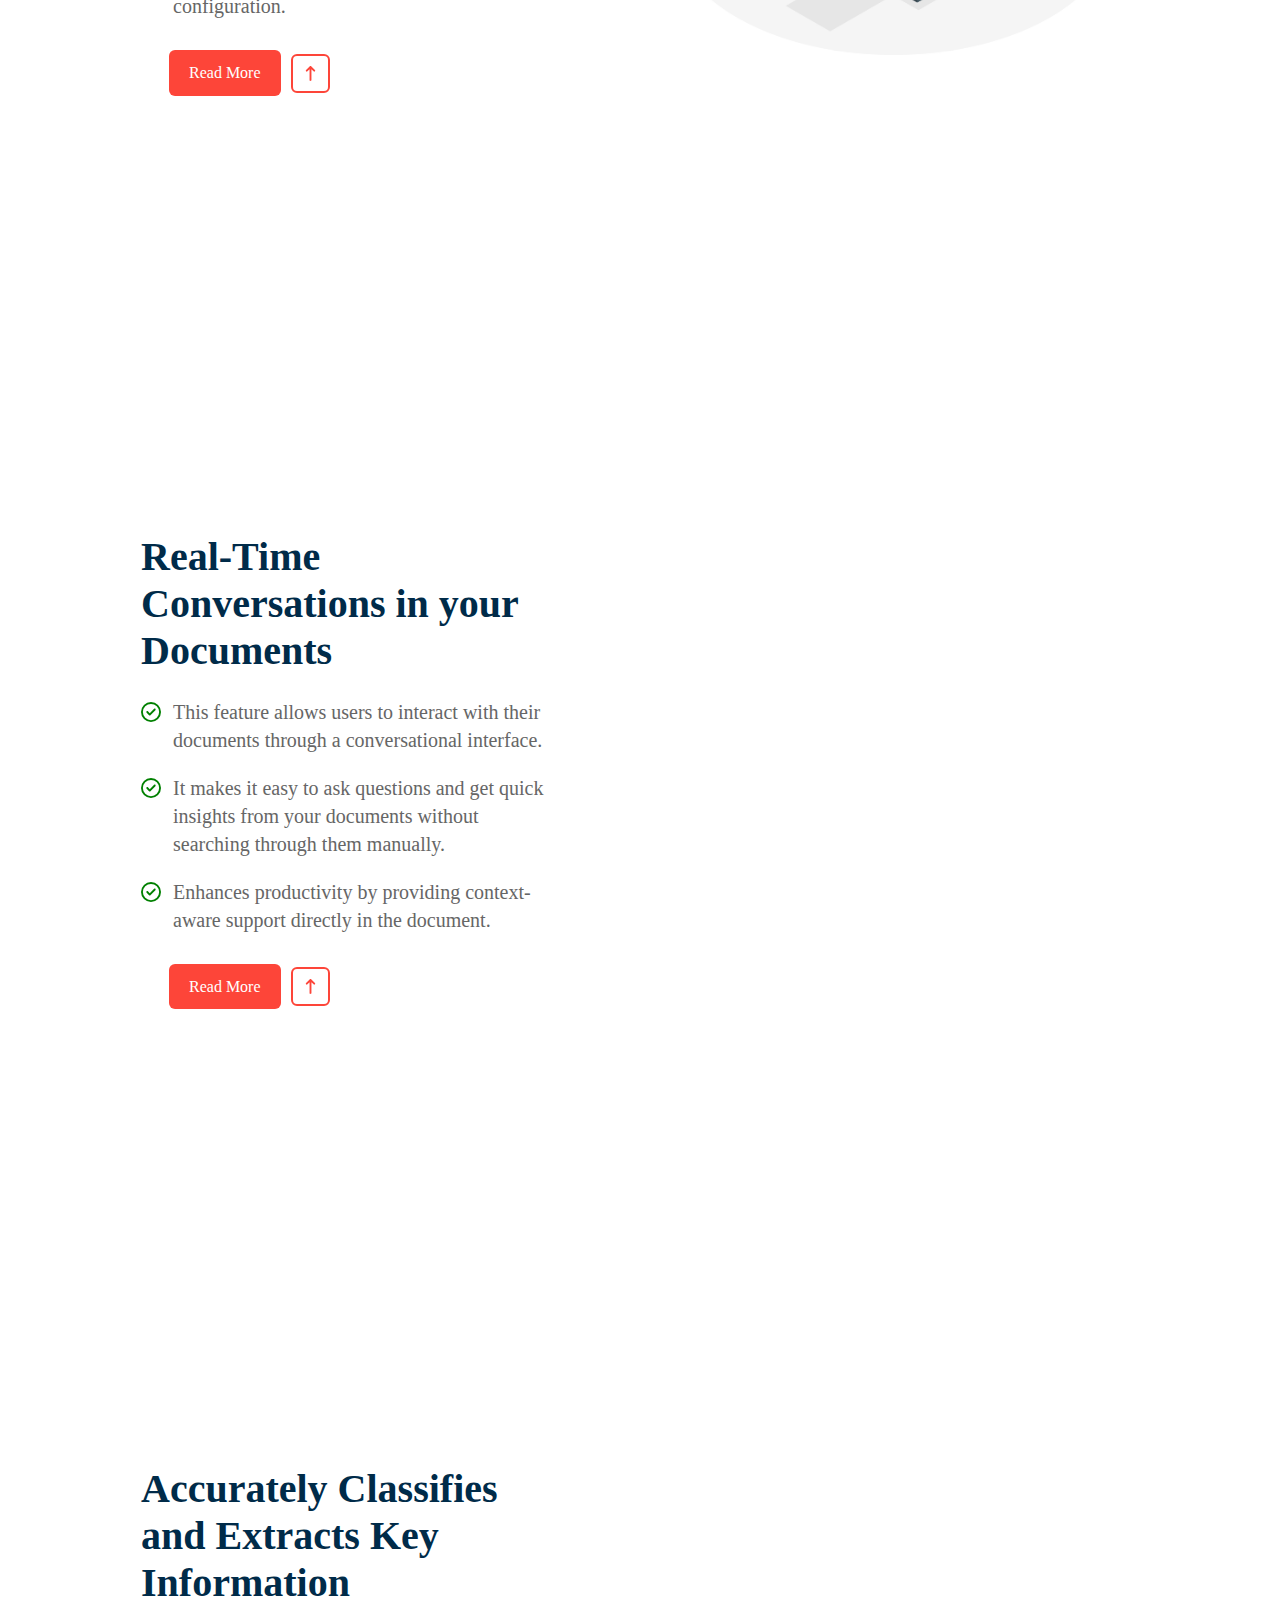
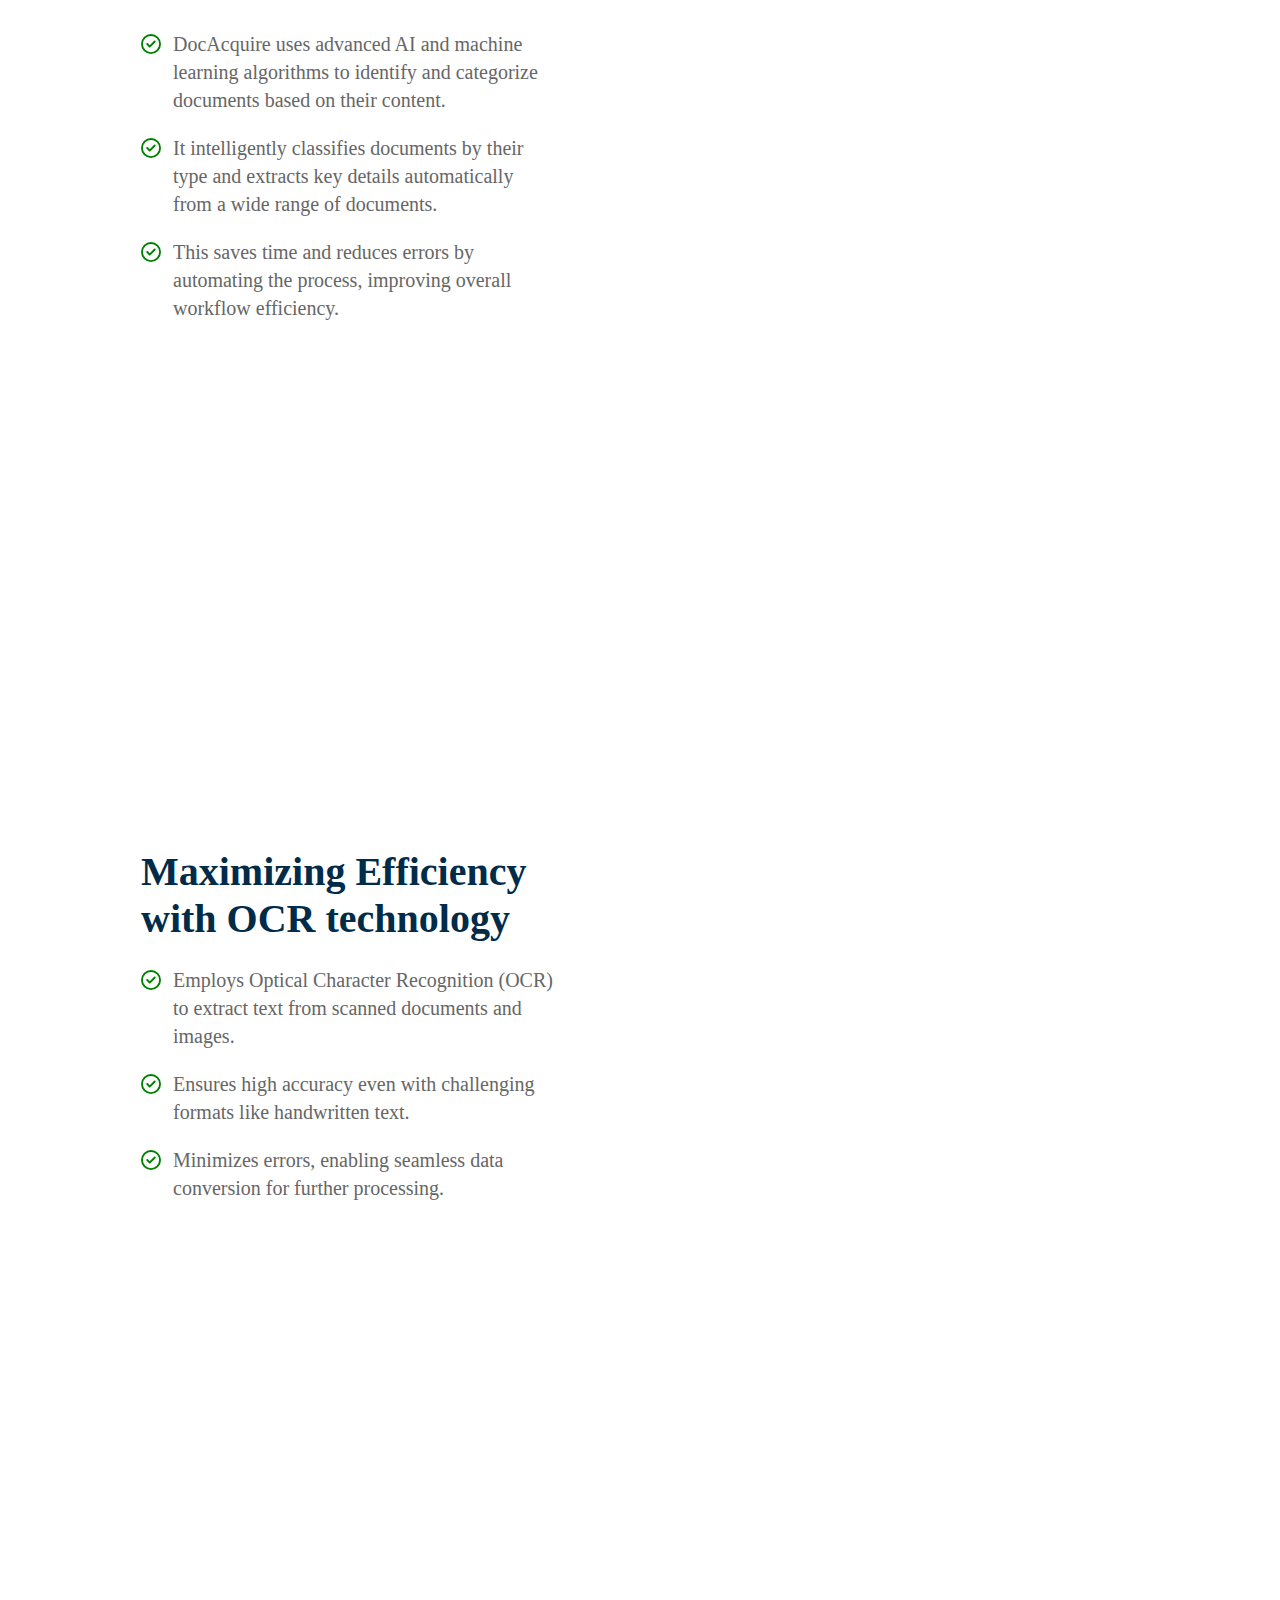
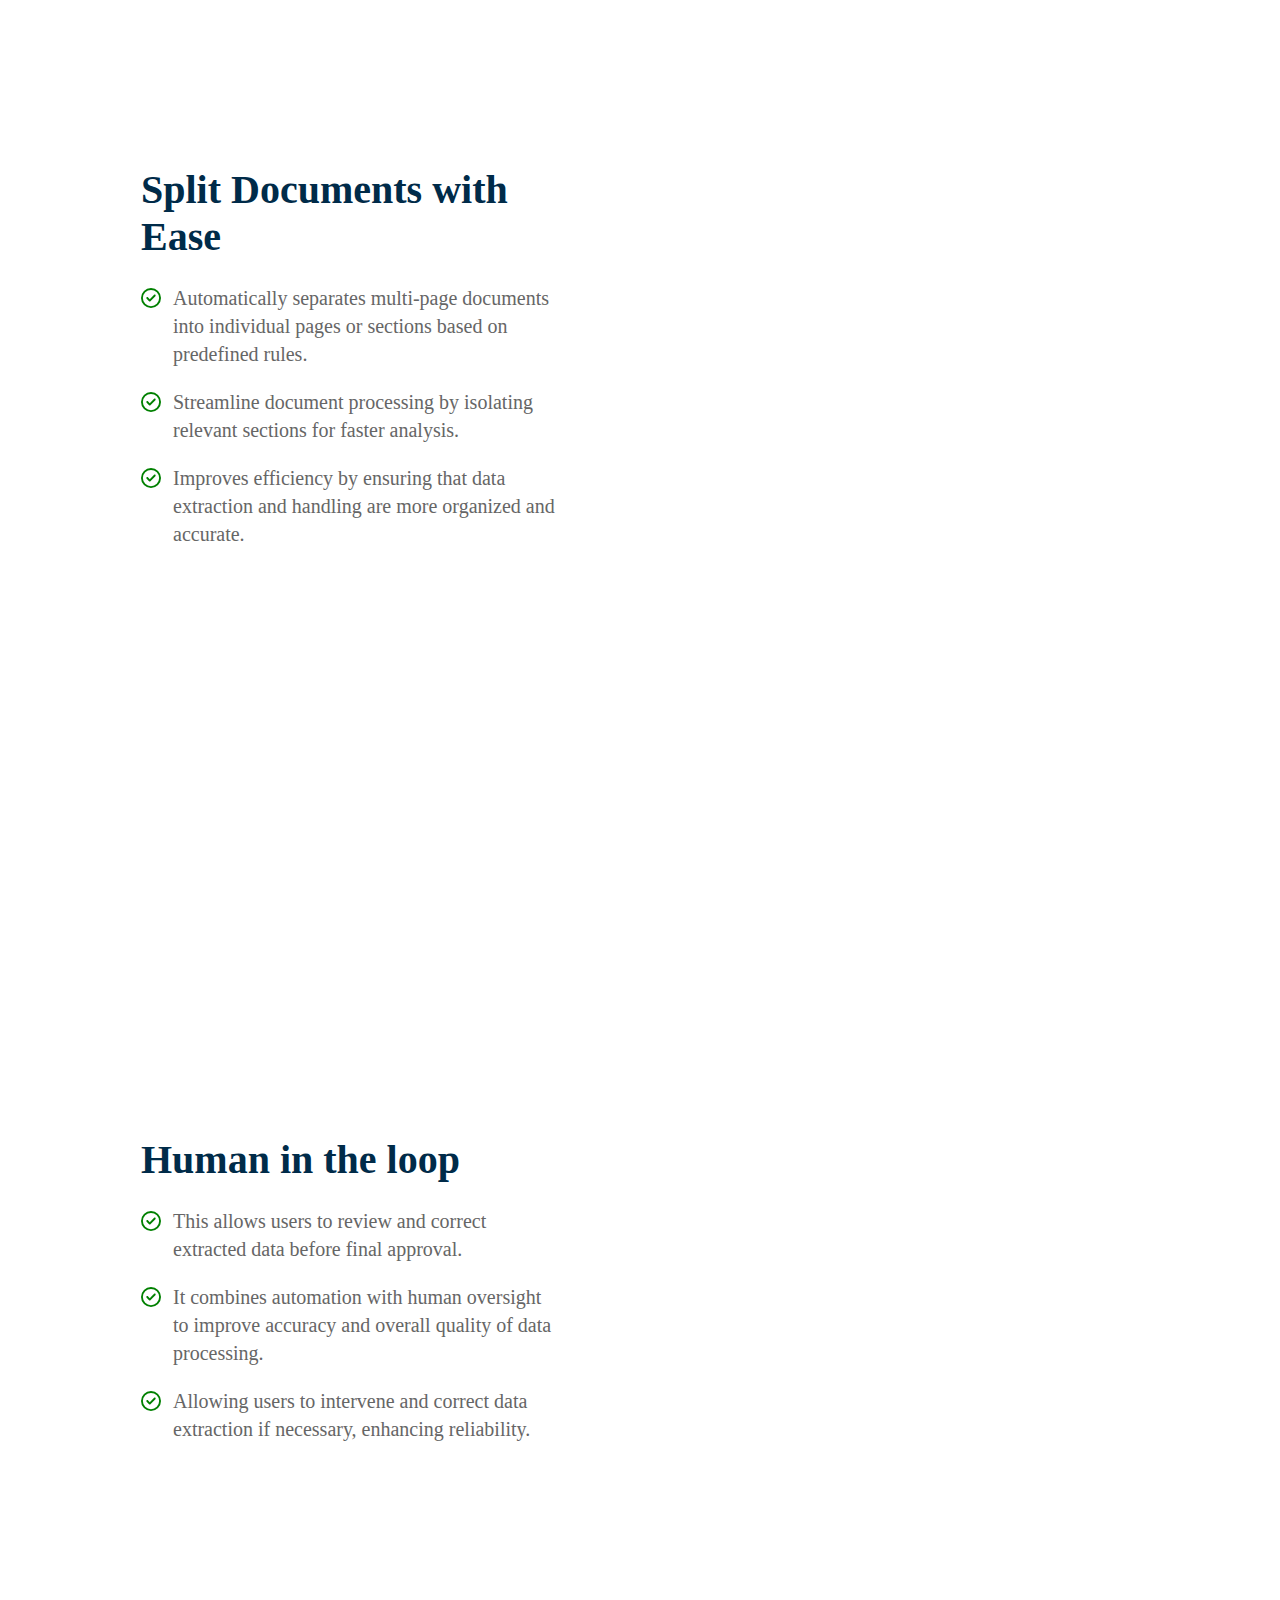
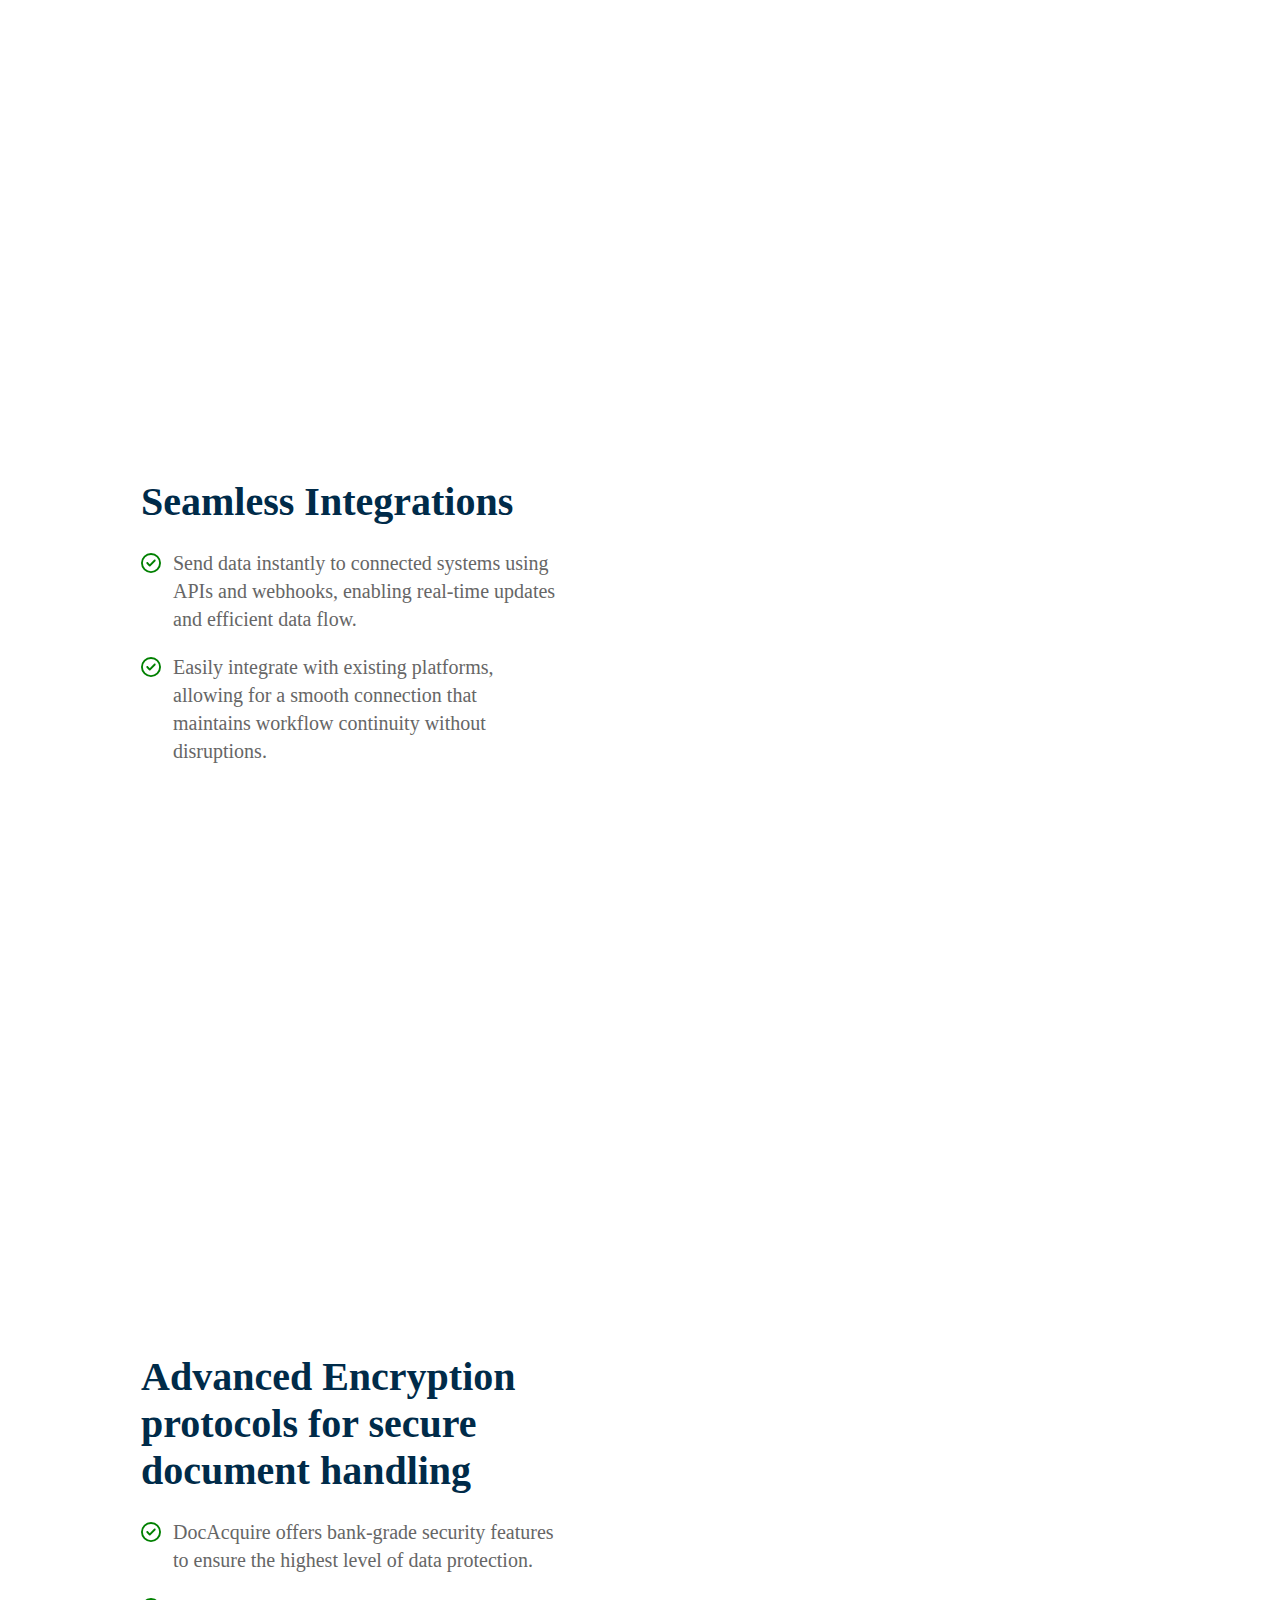
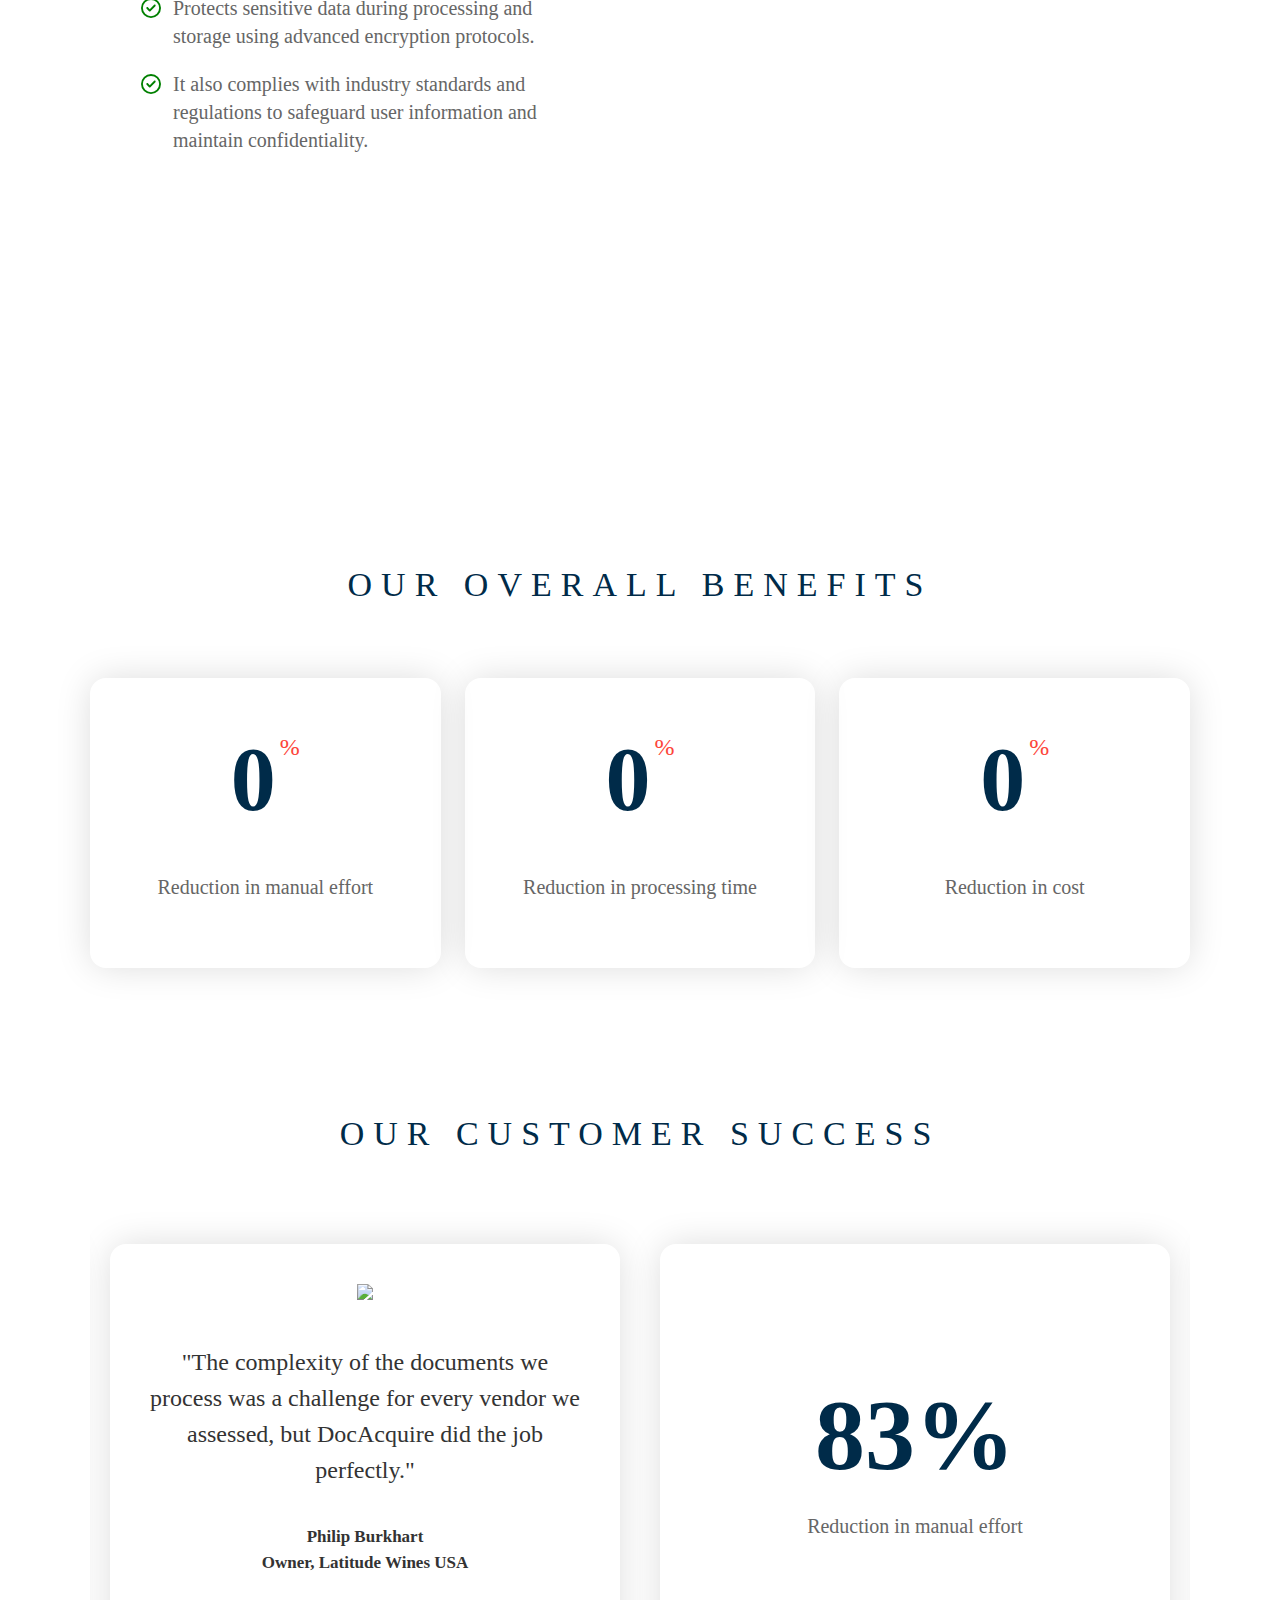
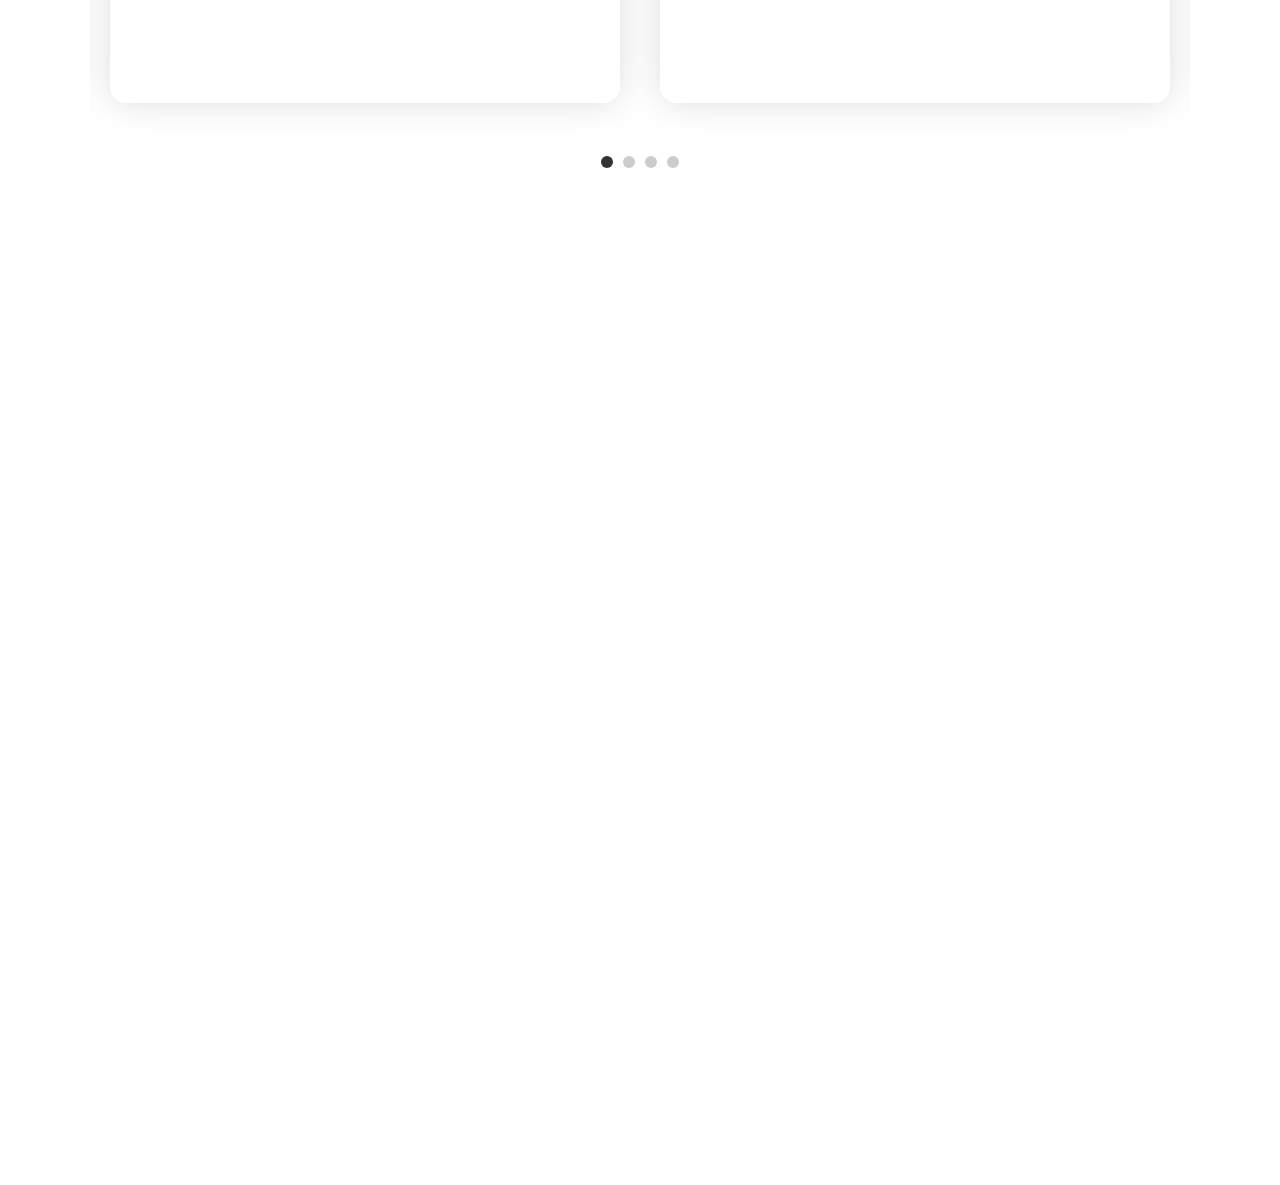
==== commit 71c3dc6f: "updated anchor path" ====
--- a/index.html
+++ b/index.html
@@ -109,7 +109,7 @@
                     <div class="feature-item-action">
                         <a class="feature-item-action-btn" href="zero-shot-extraction.html">Read More</a>
 
-                        <a href="zero-shot-extraction.html">
+                        <a href="#features-overview-section">
                             <span>
                                 <svg xmlns="http://www.w3.org/2000/svg" viewBox="0 0 384 512" fill="#fd4539">
                                     <path
@@ -135,7 +135,7 @@
                     </ul>
                     <div class="feature-item-action">
                         <a class="feature-item-action-btn" href="document-chat.html">Read More</a>
-                        <a href="document-chat.html">
+                        <a href="#features-overview-section">
                             <span>
                                 <svg xmlns="http://www.w3.org/2000/svg" viewBox="0 0 384 512" fill="#fd4539">
                                     <path
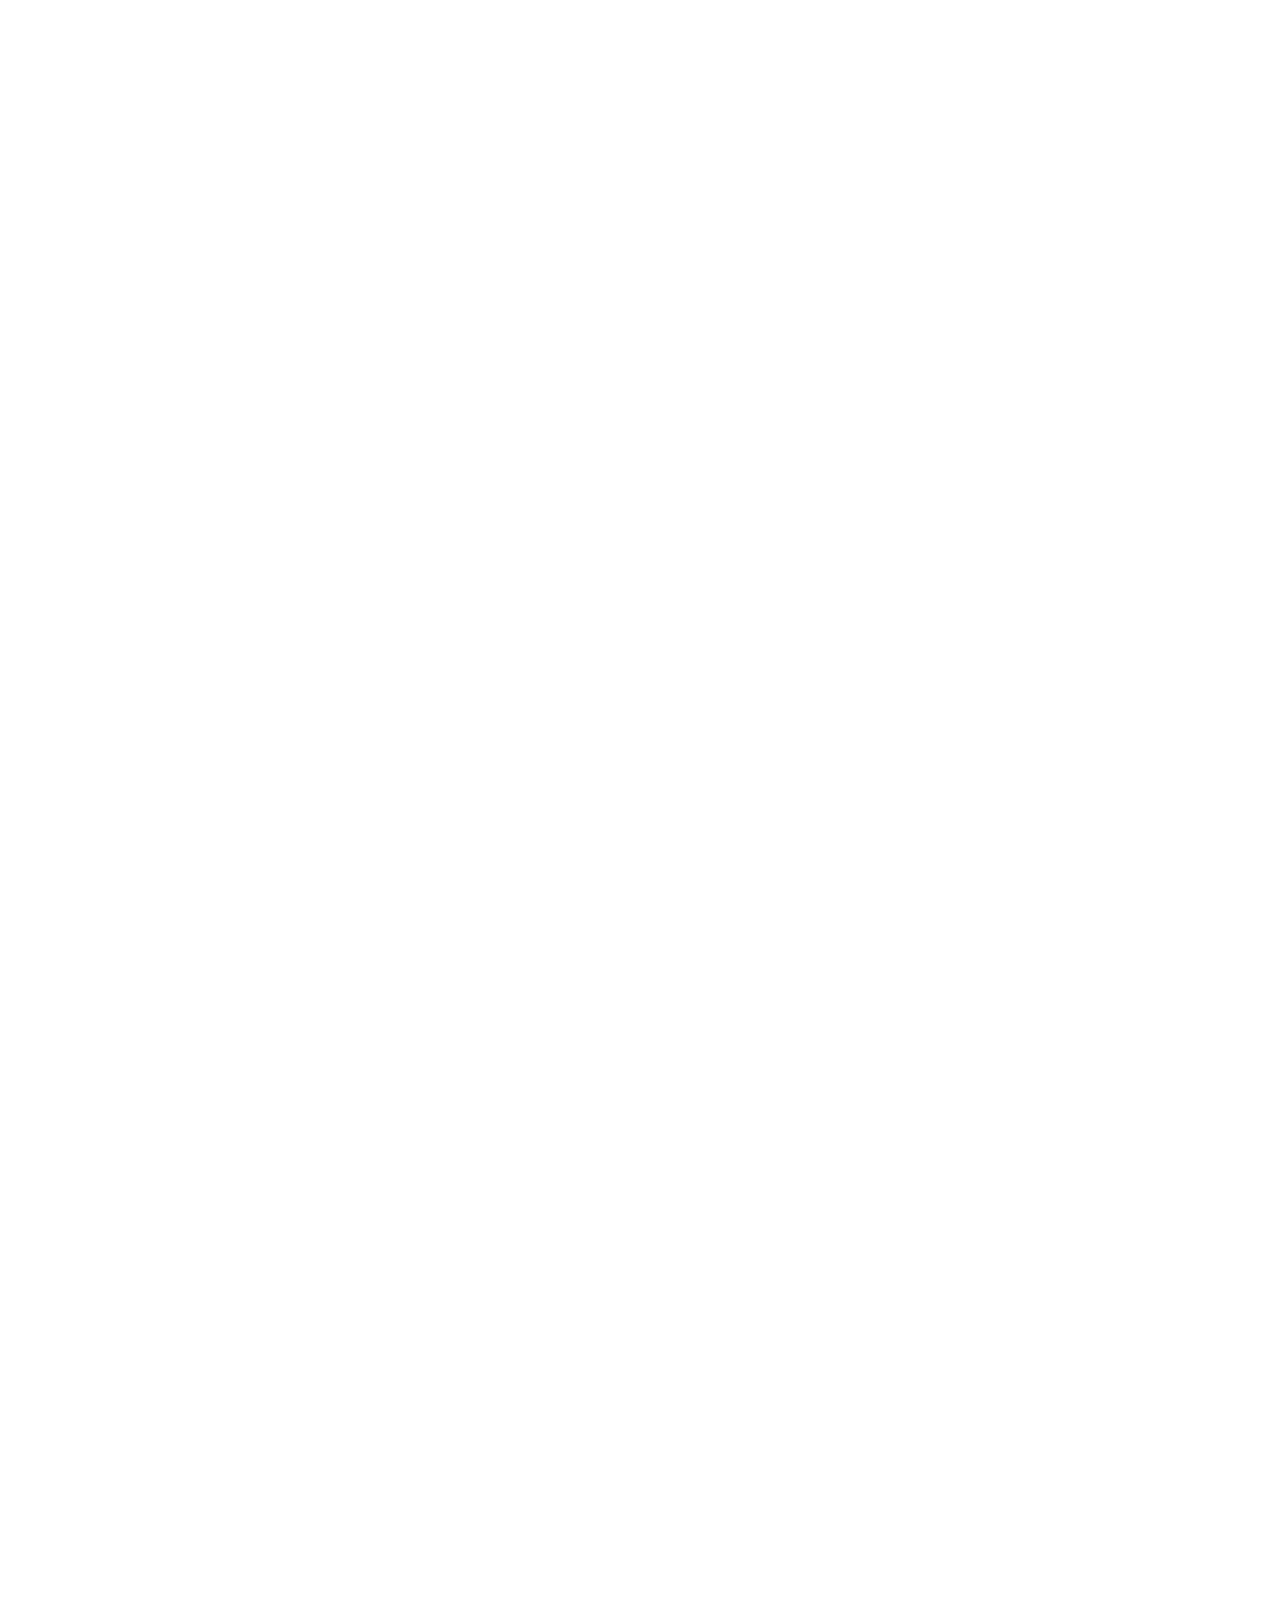
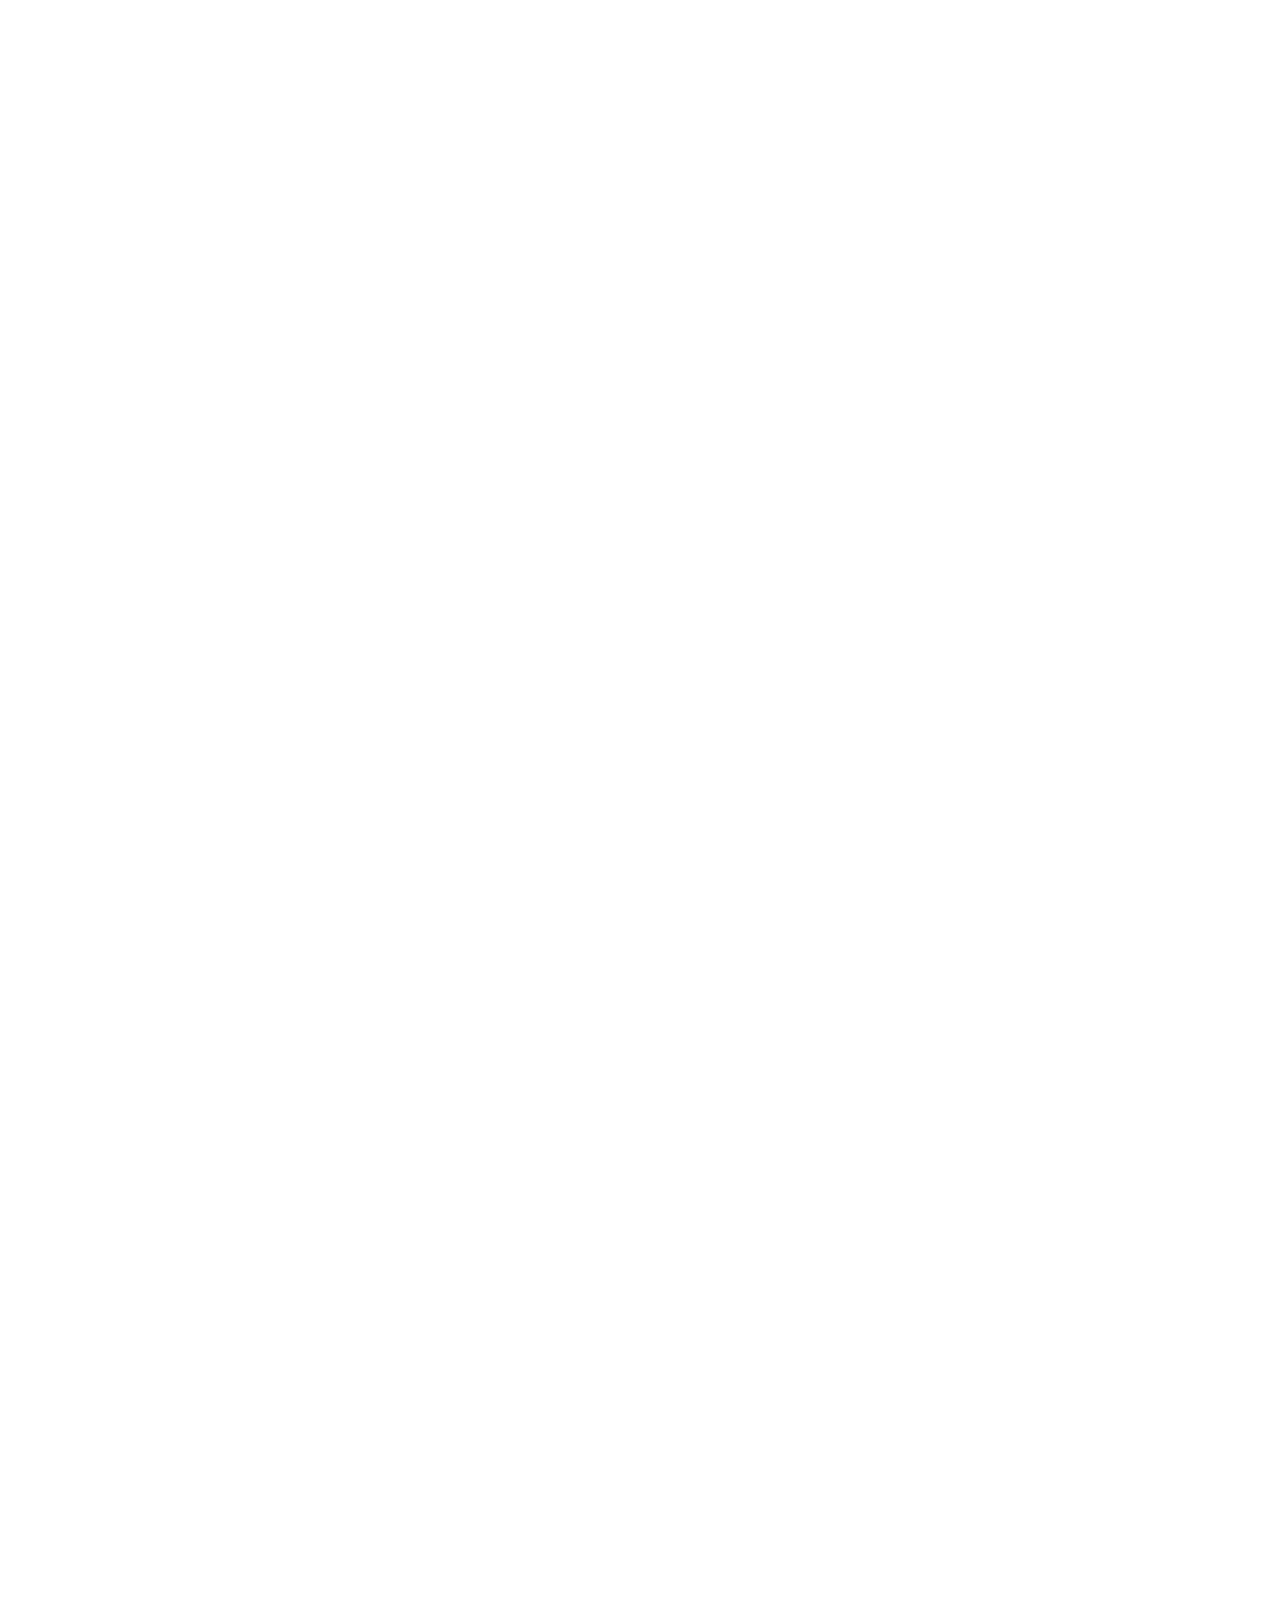
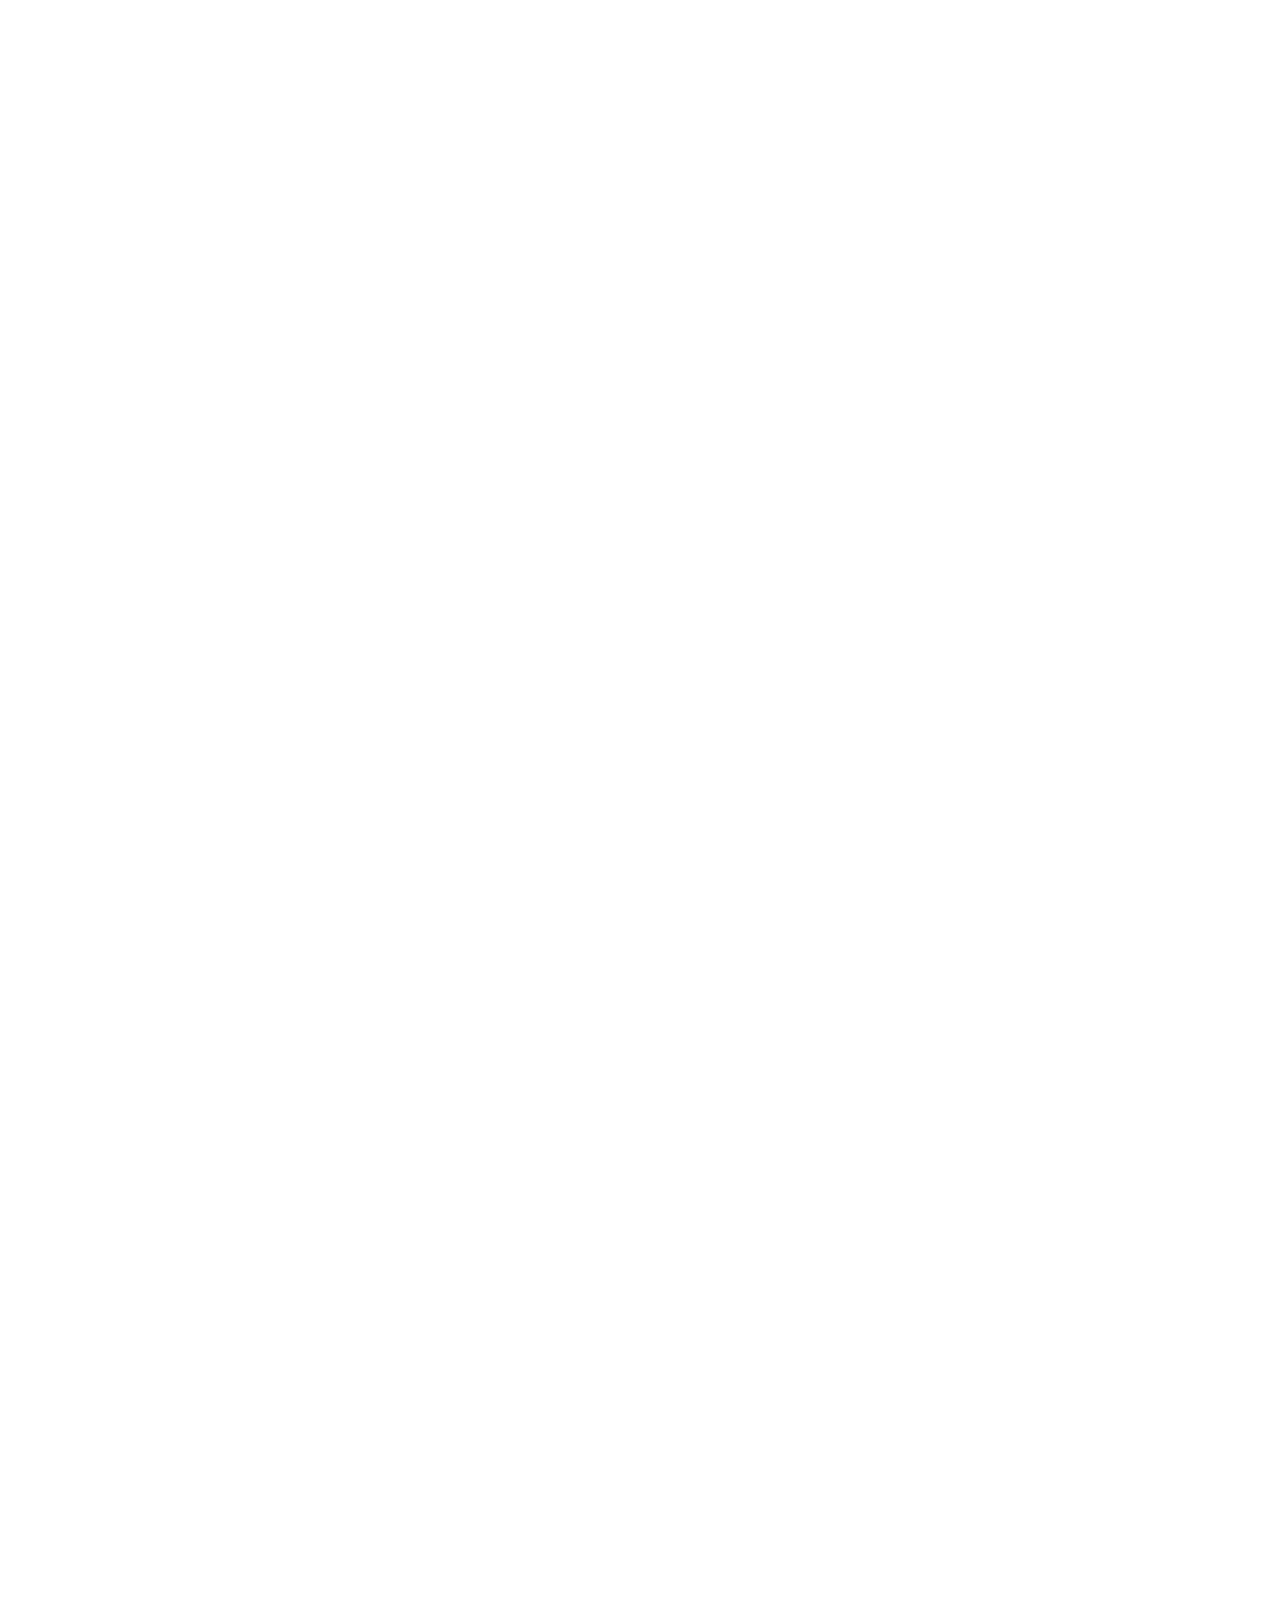
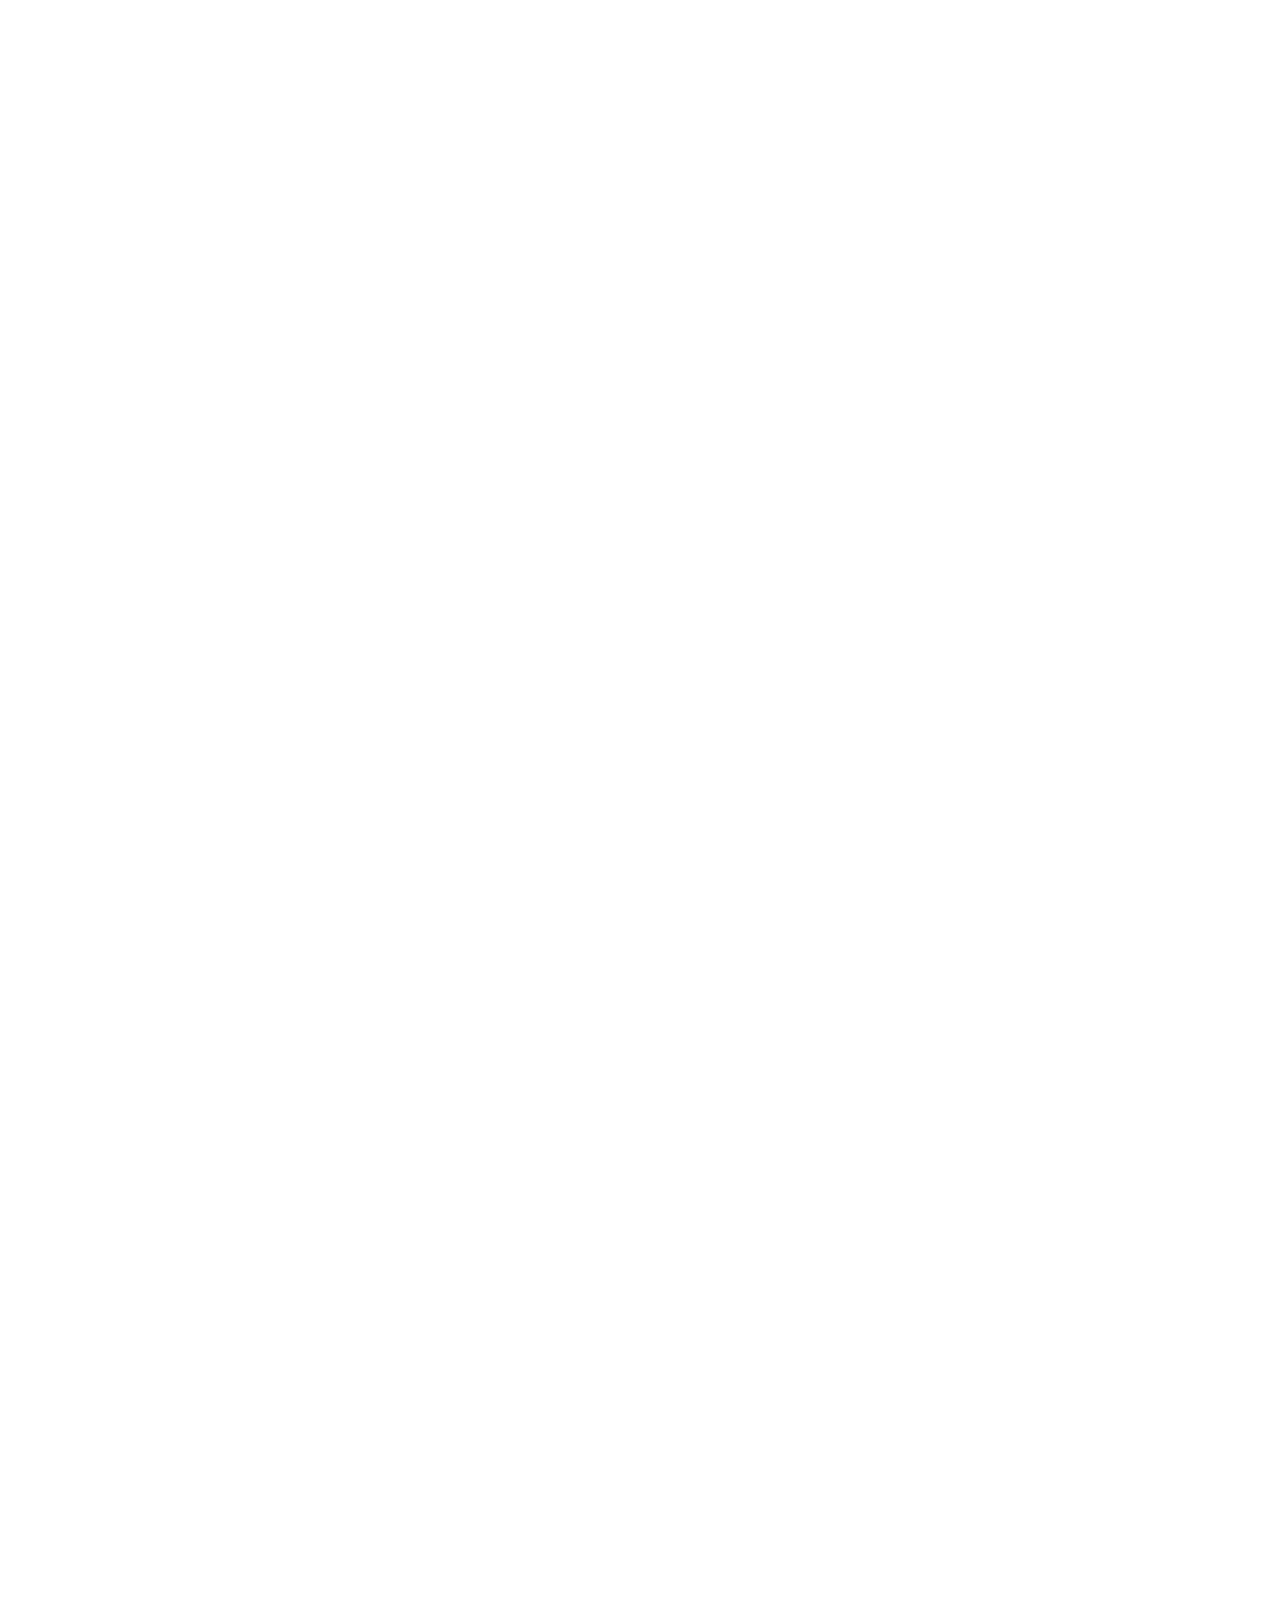
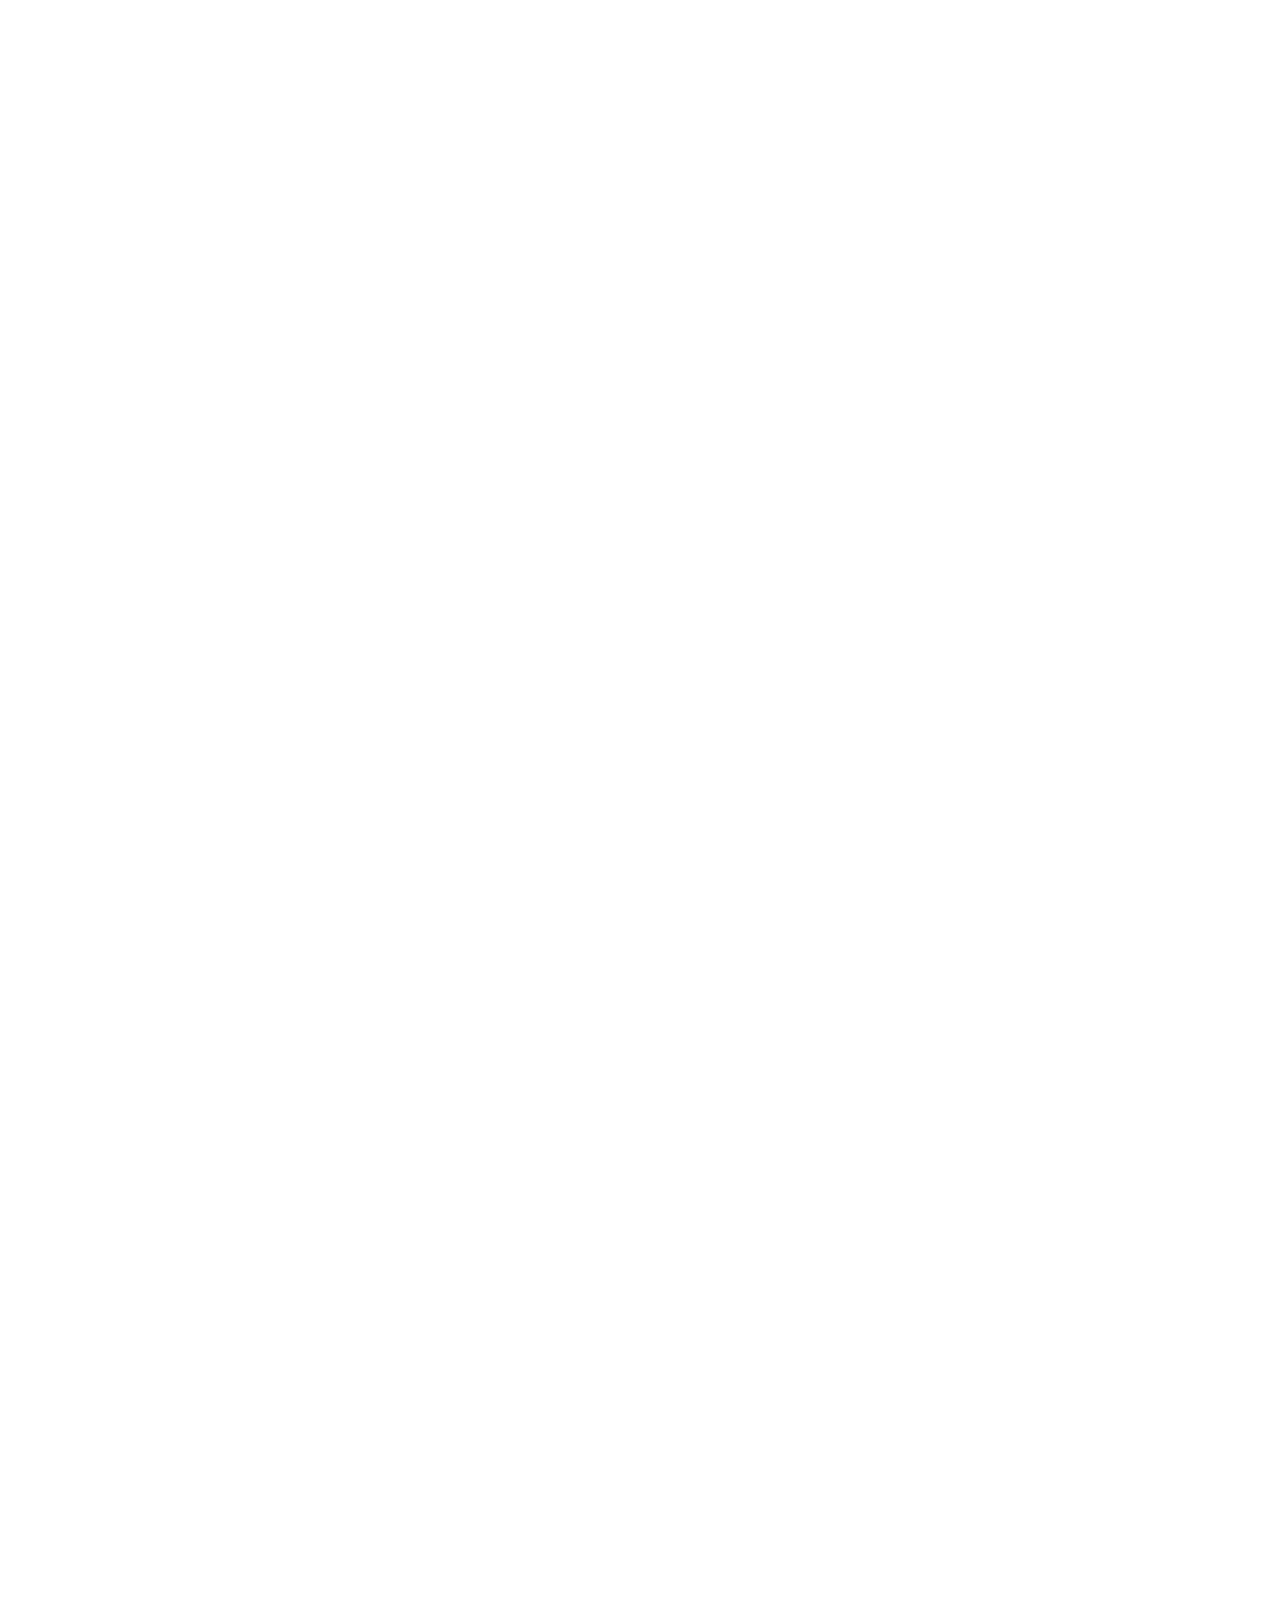
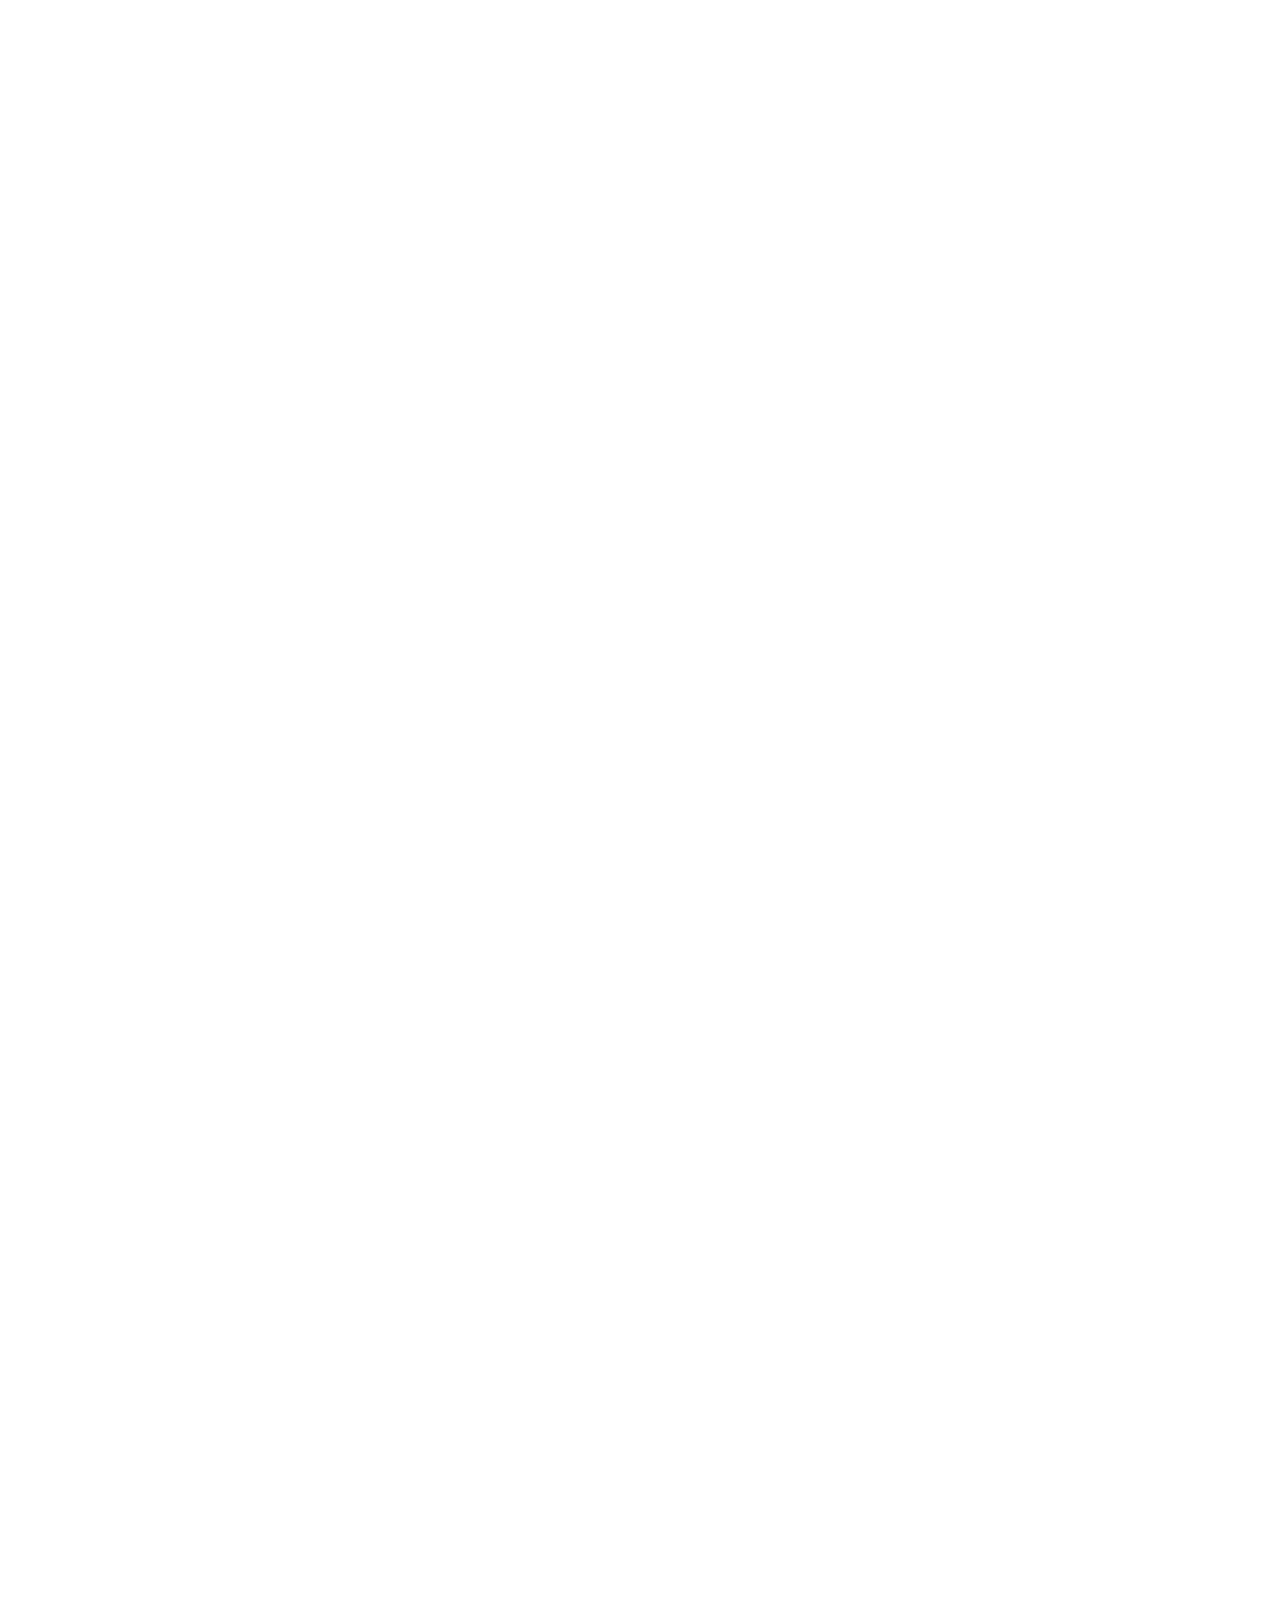
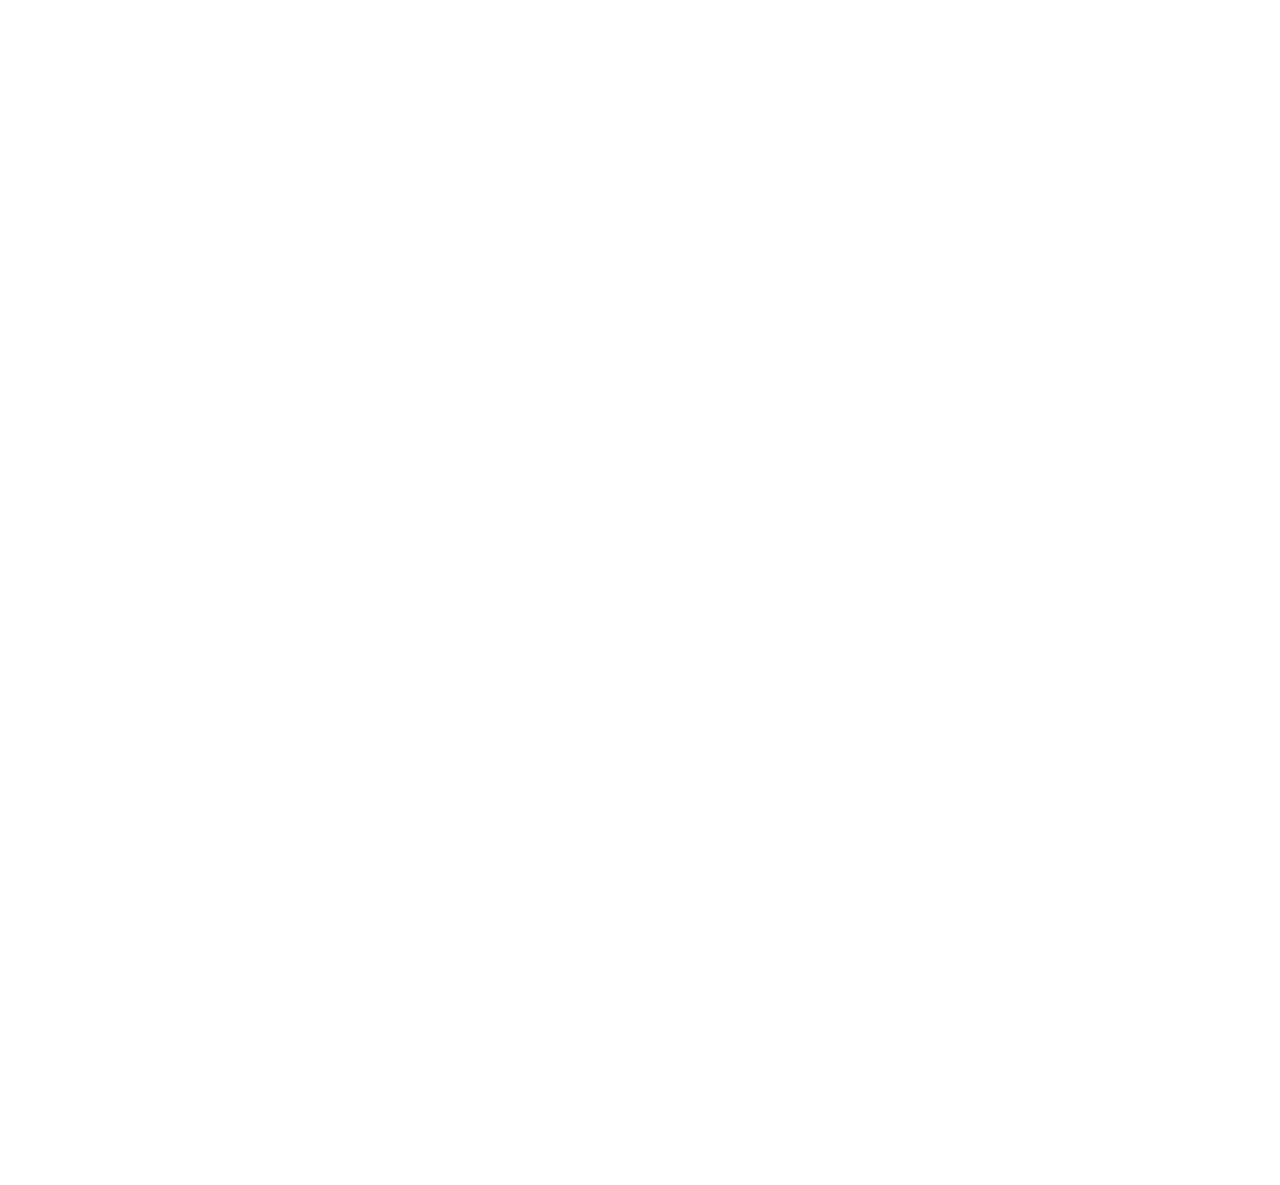
==== commit b6226c7c: "add uniform style class to heading" ====
--- a/index.html
+++ b/index.html
@@ -15,9 +15,9 @@
     </section> -->
 
     <!-- all key features in snapshot -->
-    <section id="features-overview-section" class="container">
+    <section id="features-overview-section" class="container slide-up-fade-in">
         <div class="features-overview-header">
-            <h2>NEXT-GEN AI FOR DOCUMENT AUTOMATION
+            <h2 class="section-header-heading">NEXT-GEN AI FOR DOCUMENT AUTOMATION
             </h2>
         </div>
 
@@ -87,7 +87,7 @@
     </section>
 
     <!-- key features detailed section for md and lg screen -->
-    <section id="features-section" class="container">
+    <section id="features-section" class="container slide-up-fade-in">
         <div class="features-container">
             <div class="features-list">
                 <!-- <div class="feature-item" data-image="assets/zeroshot.png"> -->
@@ -200,7 +200,8 @@
                             reliability. </li>
                     </ul>
                 </div>
-                <div class="feature-item" data-image="assets/webhook2.jpg">
+                <!-- <div class="feature-item" data-image="assets/webhook2.jpg"> -->
+                <div class="feature-item" data-image="https://www.docacquire.com/wp-content/uploads/2018/10/doc.png">
                     <h2 class="feature-title">Seamless Integrations</h2>
                     <img class="feature-image-sm " src="assets/webhook2.jpg" />
                     <ul>
@@ -236,10 +237,10 @@
         </div>
     </section>
 
-    <section id="benefits-section" class="container">
-        <div class="benefit-section-header">
-            <h2>Our Overall Benefits</h2>
-        </div>
+    <section id="benefits-section" class="container slide-up-fade-in">
+        <!-- <div class="benefit-section-header"> -->
+        <h2 class="section-header-heading">Our Overall Benefits</h2>
+        <!-- </div> -->
 
         <div class="benefits-list">
             <div>
@@ -261,10 +262,10 @@
     </section>
 
     <!-- customer reviews section -->
-    <section id="review-section" class="container">
-        <div class="review-section-header">
-            <h2>Our Customer Success</h2>
-        </div>
+    <section id="review-section" class="container slide-up-fade-in">
+        <!-- <div class="review-section-header"> -->
+        <h2 class="section-header-heading">Our Customer Success</h2>
+        <!-- </div> -->
         <div class="carousel">
             <div class="carousel-track-container">
                 <div class="carousel-track">
@@ -505,7 +506,9 @@
             <details>
                 <summary>9. How much does DocAcquire cost?</summary>
                 <div class="faq-answer">
-                    Our pricing varies based on your specific needs and usage. For a customized quote, please contact us, and our team will be happy to discuss the best plan for you.<a href="https://www.docacquire.com/contact-us/"> Contact us today!</a>
+                    Our pricing varies based on your specific needs and usage. For a customized quote, please contact
+                    us, and our team will be happy to discuss the best plan for you.<a
+                        href="https://www.docacquire.com/contact-us/"> Contact us today!</a>
                 </div>
             </details>
         </div>
